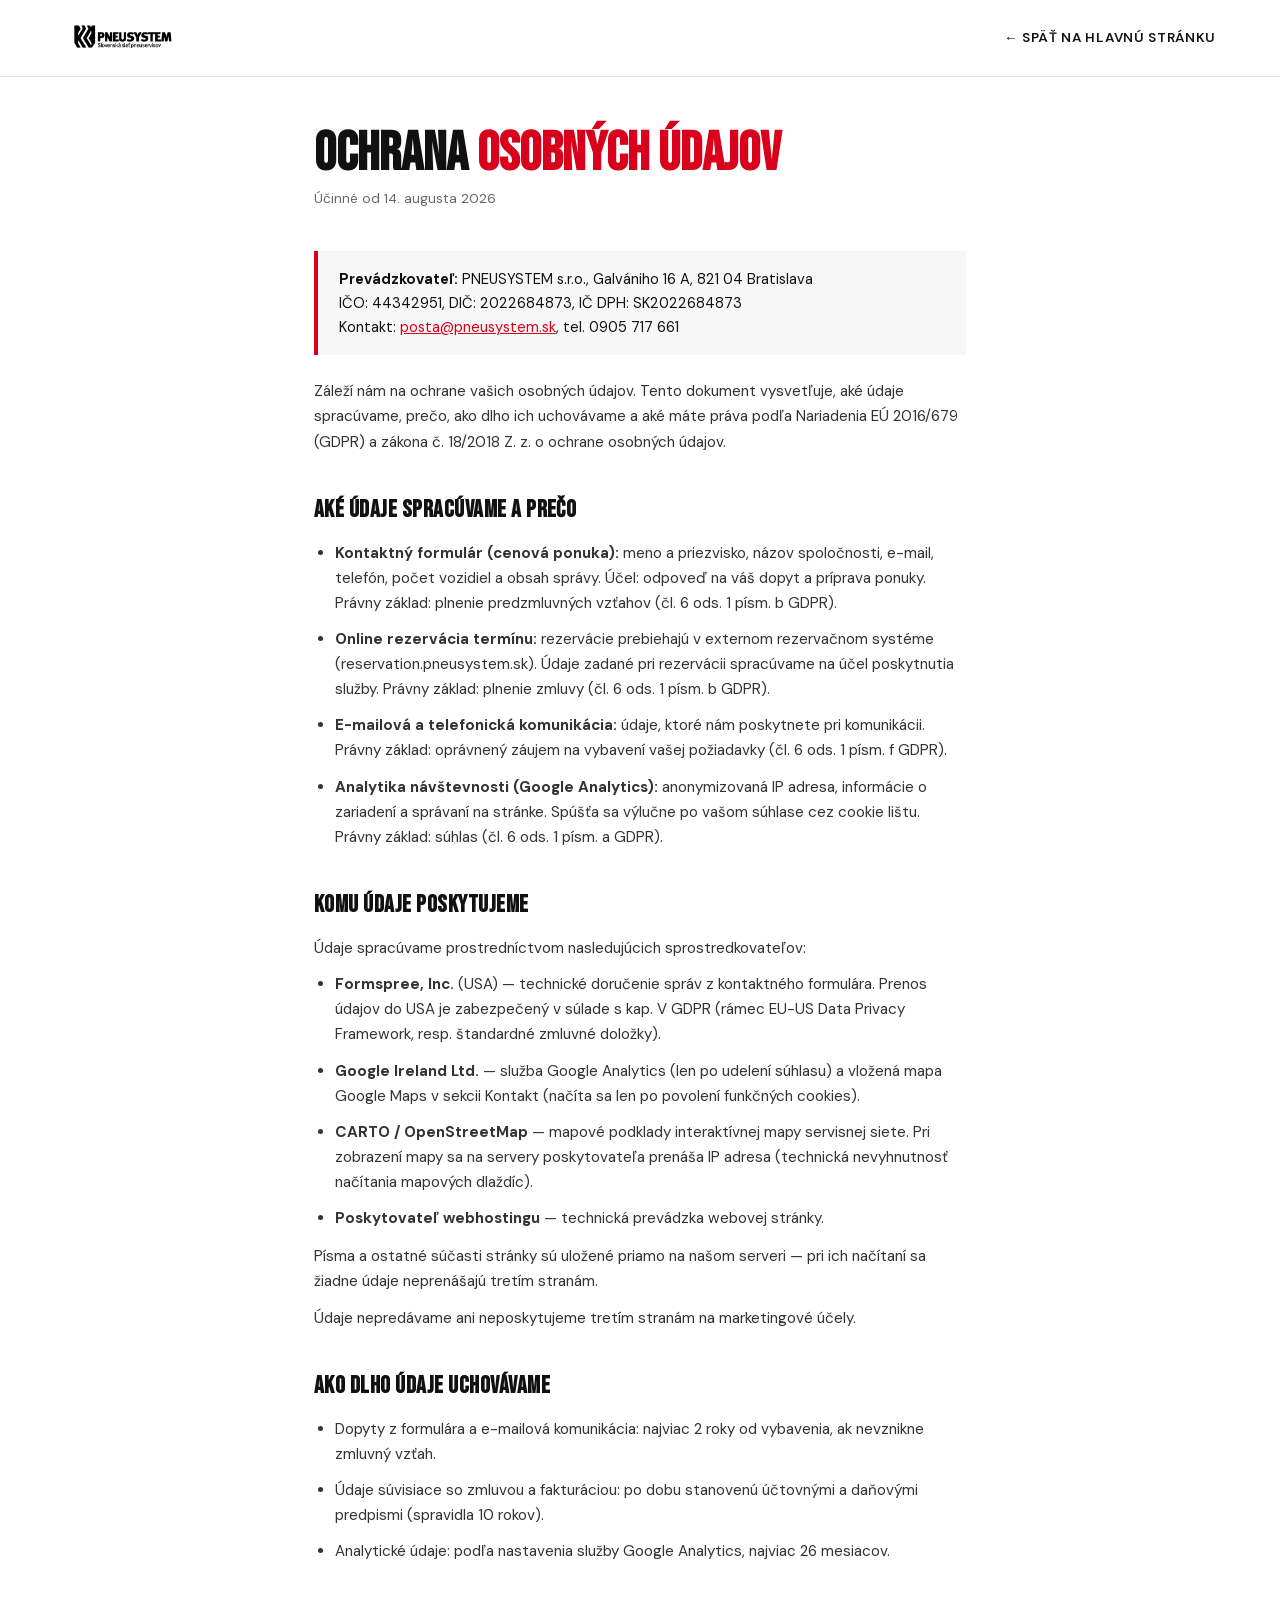
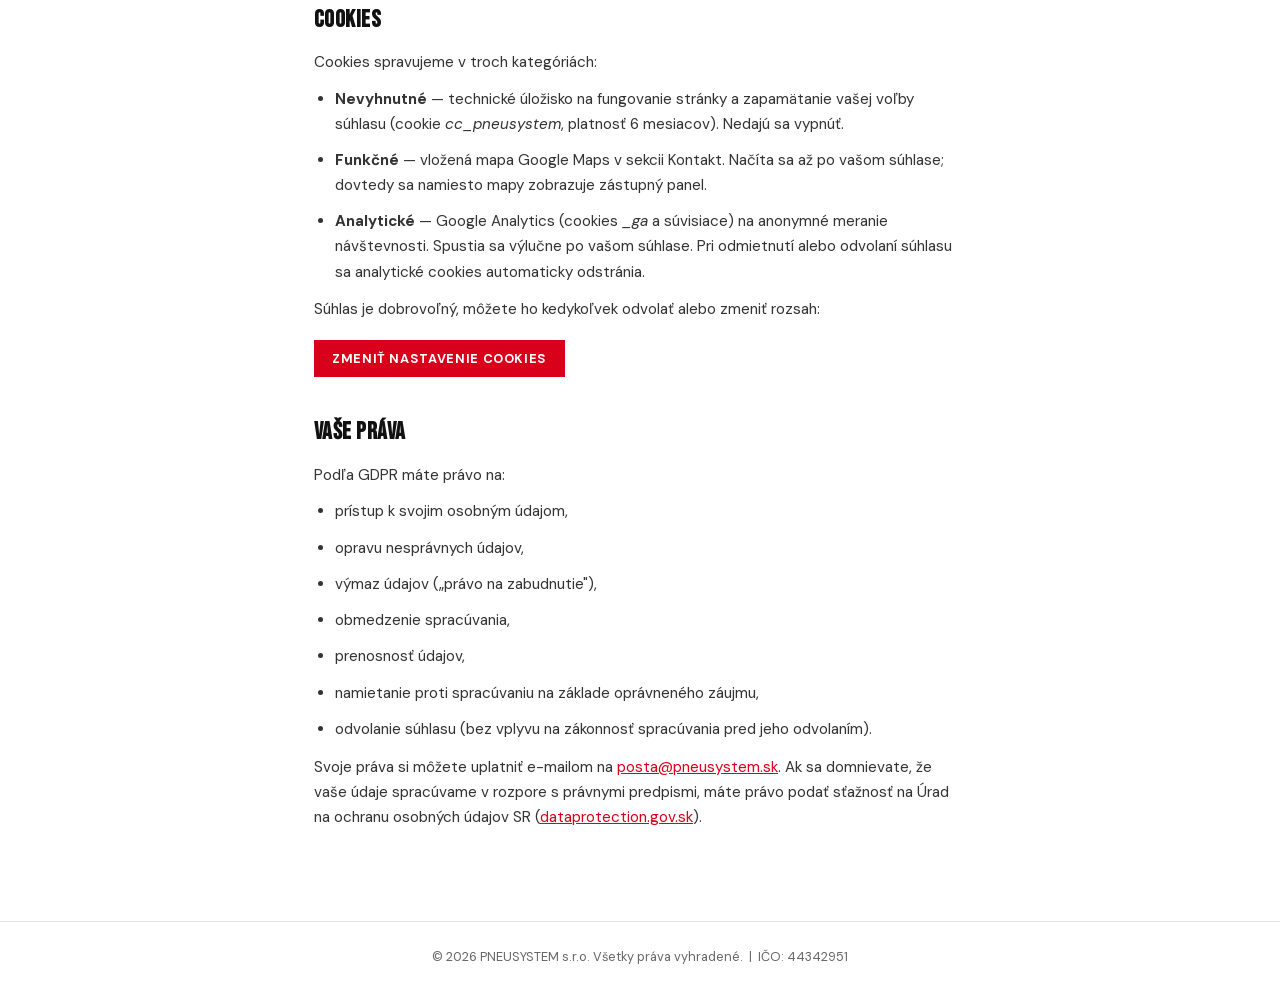
==== ochrana-osobnych-udajov.html @ 1321888d "Deploy-ready: SEO, mobil, ikony, GDPR (CookieConsent v3), vykon SEO: - canonical, Open Graph + Twitt" ====
<!DOCTYPE html>
<html lang="sk" dir="ltr">
<head>
  <meta charset="UTF-8">
  <meta name="viewport" content="width=device-width, initial-scale=1.0">
  <meta name="theme-color" content="#FFFFFF">
  <meta name="robots" content="noindex, follow">
  <meta name="description" content="Informácie o spracúvaní osobných údajov spoločnosťou PNEUSYSTEM s.r.o.">
  <title>Ochrana osobných údajov — Pneusystem.sk</title>
  <link rel="canonical" href="https://pneusystem.sk/ochrana-osobnych-udajov.html">
  <link rel="icon" href="favicon.ico" sizes="48x48">
  <link rel="icon" type="image/png" sizes="32x32" href="images/favicon-32.png">
  <link rel="apple-touch-icon" sizes="180x180" href="images/apple-touch-icon.png">
  <link href="fonts/fonts.css" rel="stylesheet">
  <style>
    :root {
      --red: #D9001B;
      --red-dark: #A50014;
      --bg: #FFFFFF;
      --text: #111111;
      --grey: #666666;
      --line: #E5E5E5;
    }
    *, *::before, *::after { box-sizing: border-box; margin: 0; padding: 0; }
    body {
      font-family: 'DM Sans', sans-serif;
      background: var(--bg);
      color: var(--text);
      line-height: 1.65;
    }
    header {
      border-bottom: 1px solid var(--line);
      padding: 1.1rem 5%;
      display: flex;
      align-items: center;
      justify-content: space-between;
    }
    header img { height: 32px; filter: brightness(0); }
    header a.back {
      color: var(--text);
      text-decoration: none;
      font-size: 0.85rem;
      font-weight: 600;
      letter-spacing: 0.05em;
      text-transform: uppercase;
    }
    header a.back:hover { color: var(--red); }
    main { max-width: 780px; margin: 0 auto; padding: 3rem 5% 5rem; }
    h1 {
      font-family: 'Bebas Neue', sans-serif;
      font-size: clamp(2.2rem, 6vw, 3.4rem);
      line-height: 1.05;
      margin-bottom: 0.4rem;
    }
    h1 em { color: var(--red); font-style: normal; }
    .updated { color: var(--grey); font-size: 0.85rem; margin-bottom: 2.5rem; }
    h2 {
      font-family: 'Bebas Neue', sans-serif;
      font-size: 1.5rem;
      letter-spacing: 0.02em;
      margin: 2.2rem 0 0.7rem;
    }
    p, li { font-size: 0.95rem; color: #333; margin-bottom: 0.7rem; }
    ul { padding-left: 1.3rem; margin-bottom: 0.8rem; }
    a { color: var(--red); }
    .box {
      background: #F7F7F7;
      border-left: 4px solid var(--red);
      padding: 1rem 1.3rem;
      margin: 1rem 0 1.5rem;
      font-size: 0.92rem;
    }
    .cookie-reset {
      display: inline-block;
      margin-top: 0.4rem;
      background: var(--red); color: #fff;
      border: none; cursor: pointer;
      font-family: 'DM Sans', sans-serif;
      font-size: 0.8rem; font-weight: 700;
      letter-spacing: 0.05em; text-transform: uppercase;
      padding: 10px 18px;
    }
    .cookie-reset:hover { background: var(--red-dark); }
    footer {
      border-top: 1px solid var(--line);
      padding: 1.5rem 5%;
      text-align: center;
      color: var(--grey);
      font-size: 0.8rem;
    }
  </style>
</head>
<body>
  <header>
    <a href="index.html"><img src="images/logo.png" alt="Pneusystem"></a>
    <a class="back" href="index.html">← Späť na hlavnú stránku</a>
  </header>

  <main>
    <h1>Ochrana <em>osobných údajov</em></h1>
    <p class="updated">Účinné od 14. augusta 2026</p>

    <div class="box">
      <strong>Prevádzkovateľ:</strong> PNEUSYSTEM s.r.o., Galvániho 16 A, 821 04 Bratislava<br>
      IČO: 44342951, DIČ: 2022684873, IČ DPH: SK2022684873<br>
      Kontakt: <a href="mailto:posta@pneusystem.sk">posta@pneusystem.sk</a>, tel. 0905 717 661
    </div>

    <p>Záleží nám na ochrane vašich osobných údajov. Tento dokument vysvetľuje, aké údaje spracúvame,
    prečo, ako dlho ich uchovávame a aké máte práva podľa Nariadenia EÚ 2016/679 (GDPR)
    a zákona č. 18/2018 Z. z. o ochrane osobných údajov.</p>

    <h2>Aké údaje spracúvame a prečo</h2>
    <ul>
      <li><strong>Kontaktný formulár (cenová ponuka):</strong> meno a priezvisko, názov spoločnosti,
      e-mail, telefón, počet vozidiel a obsah správy. Účel: odpoveď na váš dopyt a príprava ponuky.
      Právny základ: plnenie predzmluvných vzťahov (čl. 6 ods. 1 písm. b GDPR).</li>
      <li><strong>Online rezervácia termínu:</strong> rezervácie prebiehajú v externom rezervačnom systéme
      (reservation.pneusystem.sk). Údaje zadané pri rezervácii spracúvame na účel poskytnutia služby.
      Právny základ: plnenie zmluvy (čl. 6 ods. 1 písm. b GDPR).</li>
      <li><strong>E-mailová a telefonická komunikácia:</strong> údaje, ktoré nám poskytnete pri komunikácii.
      Právny základ: oprávnený záujem na vybavení vašej požiadavky (čl. 6 ods. 1 písm. f GDPR).</li>
      <li><strong>Analytika návštevnosti (Google Analytics):</strong> anonymizovaná IP adresa, informácie
      o zariadení a správaní na stránke. Spúšťa sa výlučne po vašom súhlase cez cookie lištu.
      Právny základ: súhlas (čl. 6 ods. 1 písm. a GDPR).</li>
    </ul>

    <h2>Komu údaje poskytujeme</h2>
    <p>Údaje spracúvame prostredníctvom nasledujúcich sprostredkovateľov:</p>
    <ul>
      <li><strong>Formspree, Inc.</strong> (USA) — technické doručenie správ z kontaktného formulára.
      Prenos údajov do USA je zabezpečený v súlade s kap. V GDPR (rámec EU-US Data Privacy Framework,
      resp. štandardné zmluvné doložky).</li>
      <li><strong>Google Ireland Ltd.</strong> — služba Google Analytics (len po udelení súhlasu)
      a vložená mapa Google Maps v sekcii Kontakt (načíta sa len po povolení funkčných cookies).</li>
      <li><strong>CARTO / OpenStreetMap</strong> — mapové podklady interaktívnej mapy servisnej siete.
      Pri zobrazení mapy sa na servery poskytovateľa prenáša IP adresa (technická nevyhnutnosť
      načítania mapových dlaždíc).</li>
      <li><strong>Poskytovateľ webhostingu</strong> — technická prevádzka webovej stránky.</li>
    </ul>
    <p>Písma a ostatné súčasti stránky sú uložené priamo na našom serveri — pri ich načítaní
    sa žiadne údaje neprenášajú tretím stranám.</p>
    <p>Údaje nepredávame ani neposkytujeme tretím stranám na marketingové účely.</p>

    <h2>Ako dlho údaje uchovávame</h2>
    <ul>
      <li>Dopyty z formulára a e-mailová komunikácia: najviac 2 roky od vybavenia, ak nevznikne zmluvný vzťah.</li>
      <li>Údaje súvisiace so zmluvou a fakturáciou: po dobu stanovenú účtovnými a daňovými predpismi (spravidla 10 rokov).</li>
      <li>Analytické údaje: podľa nastavenia služby Google Analytics, najviac 26 mesiacov.</li>
    </ul>

    <h2>Cookies</h2>
    <p>Cookies spravujeme v troch kategóriách:</p>
    <ul>
      <li><strong>Nevyhnutné</strong> — technické úložisko na fungovanie stránky a zapamätanie vašej
      voľby súhlasu (cookie <em>cc_pneusystem</em>, platnosť 6 mesiacov). Nedajú sa vypnúť.</li>
      <li><strong>Funkčné</strong> — vložená mapa Google Maps v sekcii Kontakt. Načíta sa až po vašom
      súhlase; dovtedy sa namiesto mapy zobrazuje zástupný panel.</li>
      <li><strong>Analytické</strong> — Google Analytics (cookies <em>_ga</em> a súvisiace) na anonymné
      meranie návštevnosti. Spustia sa výlučne po vašom súhlase. Pri odmietnutí alebo odvolaní súhlasu
      sa analytické cookies automaticky odstránia.</li>
    </ul>
    <p>Súhlas je dobrovoľný, môžete ho kedykoľvek odvolať alebo zmeniť rozsah:</p>
    <button class="cookie-reset" onclick="if(window.CookieConsent)CookieConsent.showPreferences()">Zmeniť nastavenie cookies</button>

    <h2>Vaše práva</h2>
    <p>Podľa GDPR máte právo na:</p>
    <ul>
      <li>prístup k svojim osobným údajom,</li>
      <li>opravu nesprávnych údajov,</li>
      <li>výmaz údajov („právo na zabudnutie"),</li>
      <li>obmedzenie spracúvania,</li>
      <li>prenosnosť údajov,</li>
      <li>namietanie proti spracúvaniu na základe oprávneného záujmu,</li>
      <li>odvolanie súhlasu (bez vplyvu na zákonnosť spracúvania pred jeho odvolaním).</li>
    </ul>
    <p>Svoje práva si môžete uplatniť e-mailom na <a href="mailto:posta@pneusystem.sk">posta@pneusystem.sk</a>.
    Ak sa domnievate, že vaše údaje spracúvame v rozpore s právnymi predpismi, máte právo podať sťažnosť
    na Úrad na ochranu osobných údajov SR (<a href="https://dataprotection.gov.sk" target="_blank" rel="noopener">dataprotection.gov.sk</a>).</p>
  </main>

  <footer>
    © 2026 PNEUSYSTEM s.r.o. Všetky práva vyhradené. &nbsp;|&nbsp; IČO: 44342951
  </footer>

  <script>
    window.dataLayer = window.dataLayer || [];
    function gtag(){ dataLayer.push(arguments); }
    window.gtag = gtag;
    gtag('consent', 'default', {
      ad_storage: 'denied',
      ad_user_data: 'denied',
      ad_personalization: 'denied',
      analytics_storage: 'denied'
    });
  </script>
  <link rel="stylesheet" href="vendor/cookieconsent/cookieconsent.css">
  <script src="vendor/cookieconsent/cookieconsent.umd.js"></script>
  <script src="cookieconsent-init.js"></script>
</body>
</html>
---- fonts/fonts.css ----
/* latin-ext */
@font-face {
  font-family: 'Bebas Neue';
  font-style: normal;
  font-weight: 400;
  font-display: swap;
  src: url(JTUSjIg69CK48gW7PXoo9WdhyyTh89ZNpQ.woff2) format('woff2');
  unicode-range: U+0100-02BA, U+02BD-02C5, U+02C7-02CC, U+02CE-02D7, U+02DD-02FF, U+0304, U+0308, U+0329, U+1D00-1DBF, U+1E00-1E9F, U+1EF2-1EFF, U+2020, U+20A0-20AB, U+20AD-20C0, U+2113, U+2C60-2C7F, U+A720-A7FF;
}
/* latin */
@font-face {
  font-family: 'Bebas Neue';
  font-style: normal;
  font-weight: 400;
  font-display: swap;
  src: url(JTUSjIg69CK48gW7PXoo9WlhyyTh89Y.woff2) format('woff2');
  unicode-range: U+0000-00FF, U+0131, U+0152-0153, U+02BB-02BC, U+02C6, U+02DA, U+02DC, U+0304, U+0308, U+0329, U+2000-206F, U+20AC, U+2122, U+2191, U+2193, U+2212, U+2215, U+FEFF, U+FFFD;
}
/* latin-ext */
@font-face {
  font-family: 'DM Sans';
  font-style: italic;
  font-weight: 300 700;
  font-display: swap;
  src: url(rP2Fp2ywxg089UriCZa4ET-DJF4e8BH9.woff2) format('woff2');
  unicode-range: U+0100-02BA, U+02BD-02C5, U+02C7-02CC, U+02CE-02D7, U+02DD-02FF, U+0304, U+0308, U+0329, U+1D00-1DBF, U+1E00-1E9F, U+1EF2-1EFF, U+2020, U+20A0-20AB, U+20AD-20C0, U+2113, U+2C60-2C7F, U+A720-A7FF;
}
/* latin */
@font-face {
  font-family: 'DM Sans';
  font-style: italic;
  font-weight: 300 700;
  font-display: swap;
  src: url(rP2Fp2ywxg089UriCZa4Hz-DJF4e8A.woff2) format('woff2');
  unicode-range: U+0000-00FF, U+0131, U+0152-0153, U+02BB-02BC, U+02C6, U+02DA, U+02DC, U+0304, U+0308, U+0329, U+2000-206F, U+20AC, U+2122, U+2191, U+2193, U+2212, U+2215, U+FEFF, U+FFFD;
}
/* latin-ext */
@font-face {
  font-family: 'DM Sans';
  font-style: normal;
  font-weight: 300 700;
  font-display: swap;
  src: url(rP2Hp2ywxg089UriCZ2IHTWEBlwu8Q.woff2) format('woff2');
  unicode-range: U+0100-02BA, U+02BD-02C5, U+02C7-02CC, U+02CE-02D7, U+02DD-02FF, U+0304, U+0308, U+0329, U+1D00-1DBF, U+1E00-1E9F, U+1EF2-1EFF, U+2020, U+20A0-20AB, U+20AD-20C0, U+2113, U+2C60-2C7F, U+A720-A7FF;
}
/* latin */
@font-face {
  font-family: 'DM Sans';
  font-style: normal;
  font-weight: 300 700;
  font-display: swap;
  src: url(rP2Hp2ywxg089UriCZOIHTWEBlw.woff2) format('woff2');
  unicode-range: U+0000-00FF, U+0131, U+0152-0153, U+02BB-02BC, U+02C6, U+02DA, U+02DC, U+0304, U+0308, U+0329, U+2000-206F, U+20AC, U+2122, U+2191, U+2193, U+2212, U+2215, U+FEFF, U+FFFD;
}
---- vendor/cookieconsent/cookieconsent.css ----
#cc-main{background:transparent;color:var(--cc-primary-color);font-family:var(--cc-font-family);font-size:16px;font-weight:400;-webkit-font-smoothing:antialiased;-moz-osx-font-smoothing:grayscale;line-height:1.15;position:relative;text-rendering:optimizeLegibility;-webkit-text-size-adjust:100%;position:fixed;z-index:var(--cc-z-index)}#cc-main :after,#cc-main :before,#cc-main a,#cc-main button,#cc-main div,#cc-main h2,#cc-main input,#cc-main p,#cc-main span{all:unset;box-sizing:border-box}#cc-main .pm__badge,#cc-main button{all:initial;box-sizing:border-box;color:unset;visibility:unset}#cc-main .pm__badge,#cc-main a,#cc-main button,#cc-main input{-webkit-appearance:none;appearance:none;cursor:pointer;font-family:inherit;font-size:100%;line-height:normal;margin:0;outline:revert;outline-offset:2px;overflow:hidden}#cc-main table,#cc-main tbody,#cc-main td,#cc-main th,#cc-main thead,#cc-main tr{all:revert;color:inherit;font-family:inherit;font-size:inherit;font-weight:inherit}:root{--cc-font-family:-apple-system,BlinkMacSystemFont,"Segoe UI",Roboto,Helvetica,Arial,sans-serif,"Apple Color Emoji","Segoe UI Emoji","Segoe UI Symbol";--cc-modal-border-radius:.5rem;--cc-btn-border-radius:.4rem;--cc-modal-transition-duration:.25s;--cc-link-color:var(--cc-btn-primary-bg);--cc-modal-margin:1rem;--cc-z-index:2147483647;--cc-bg:#fff;--cc-primary-color:#2c2f31;--cc-secondary-color:#5e6266;--cc-btn-primary-bg:#30363c;--cc-btn-primary-color:#fff;--cc-btn-primary-border-color:var(--cc-btn-primary-bg);--cc-btn-primary-hover-bg:#000;--cc-btn-primary-hover-color:#fff;--cc-btn-primary-hover-border-color:var(--cc-btn-primary-hover-bg);--cc-btn-secondary-bg:#eaeff2;--cc-btn-secondary-color:var(--cc-primary-color);--cc-btn-secondary-border-color:var(--cc-btn-secondary-bg);--cc-btn-secondary-hover-bg:#d4dae0;--cc-btn-secondary-hover-color:#000;--cc-btn-secondary-hover-border-color:#d4dae0;--cc-separator-border-color:#f0f4f7;--cc-toggle-on-bg:var(--cc-btn-primary-bg);--cc-toggle-off-bg:#667481;--cc-toggle-on-knob-bg:#fff;--cc-toggle-off-knob-bg:var(--cc-toggle-on-knob-bg);--cc-toggle-enabled-icon-color:var(--cc-bg);--cc-toggle-disabled-icon-color:var(--cc-bg);--cc-toggle-readonly-bg:#d5dee2;--cc-toggle-readonly-knob-bg:#fff;--cc-toggle-readonly-knob-icon-color:var(--cc-toggle-readonly-bg);--cc-section-category-border:var(--cc-cookie-category-block-bg);--cc-cookie-category-block-bg:#f0f4f7;--cc-cookie-category-block-border:#f0f4f7;--cc-cookie-category-block-hover-bg:#e9eff4;--cc-cookie-category-block-hover-border:#e9eff4;--cc-cookie-category-expanded-block-bg:transparent;--cc-cookie-category-expanded-block-hover-bg:#dee4e9;--cc-overlay-bg:rgba(0,0,0,.65);--cc-webkit-scrollbar-bg:var(--cc-section-category-border);--cc-webkit-scrollbar-hover-bg:var(--cc-btn-primary-hover-bg);--cc-footer-bg:var(--cc-btn-secondary-bg);--cc-footer-color:var(--cc-secondary-color);--cc-footer-border-color:#e4eaed;--cc-pm-toggle-border-radius:4em}#cc-main.cc--rtl{direction:rtl}#cc-main .cm__title,#cc-main a,#cc-main b,#cc-main em,#cc-main strong{font-weight:600}#cc-main button>span{pointer-events:none}#cc-main .cc__link,#cc-main a{background-image:linear-gradient(currentColor,currentColor);background-position:0 100%;background-repeat:no-repeat;background-size:0 1px;font-weight:600;position:relative;transition:background-size .25s,color .25s ease}#cc-main .cc__link:hover,#cc-main a:hover{background-size:100% 1px;color:var(--cc-primary-color)}#cc-main .cc__link{color:var(--cc-link-color)}#cc-main .cm__desc,#cc-main .pm__body{overscroll-behavior:auto contain;scrollbar-width:thin}@media screen and (min-width:640px){#cc-main ::-webkit-scrollbar,#cc-main ::-webkit-scrollbar-thumb,#cc-main ::-webkit-scrollbar-track{all:revert}#cc-main ::-webkit-scrollbar-thumb{-webkit-background-clip:padding-box;background-clip:padding-box;background:var(--cc-toggle-readonly-bg);border:.25rem solid var(--cc-bg);border-radius:1rem}#cc-main ::-webkit-scrollbar-thumb:hover{background:var(--cc-toggle-off-bg)}#cc-main ::-webkit-scrollbar{background:transparent;width:12px}}html.disable--interaction.show--consent,html.disable--interaction.show--consent body{height:auto!important;overflow:hidden!important}@media (prefers-reduced-motion){#cc-main{--cc-modal-transition-duration:0s}}.cc--darkmode{--cc-bg:#161a1c;--cc-primary-color:#ebf3f6;--cc-secondary-color:#aebbc5;--cc-btn-primary-bg:#c2d0e0;--cc-btn-primary-color:var(--cc-bg);--cc-btn-primary-border-color:var(--cc-btn-primary-bg);--cc-btn-primary-hover-bg:#98a7b6;--cc-btn-primary-hover-color:#000;--cc-btn-primary-hover-border-color:var(--cc-btn-primary-hover-bg);--cc-btn-secondary-bg:#242c31;--cc-btn-secondary-color:var(--cc-primary-color);--cc-btn-secondary-border-color:var(--cc-btn-secondary-bg);--cc-btn-secondary-hover-bg:#353d43;--cc-btn-secondary-hover-color:#fff;--cc-btn-secondary-hover-border-color:var(--cc-btn-secondary-hover-bg);--cc-separator-border-color:#222a30;--cc-toggle-on-bg:var(--cc-btn-primary-bg);--cc-toggle-off-bg:#525f6b;--cc-toggle-on-knob-bg:var(--cc-btn-primary-color);--cc-toggle-off-knob-bg:var(--cc-btn-primary-color);--cc-toggle-enabled-icon-color:var(--cc-btn-primary-color);--cc-toggle-disabled-icon-color:var(--cc-btn-primary-color);--cc-toggle-readonly-bg:#343e45;--cc-toggle-readonly-knob-bg:#5f6b72;--cc-toggle-readonly-knob-icon-color:var(--cc-toggle-readonly-bg);--cc-section-category-border:#1e2428;--cc-cookie-category-block-bg:#1e2428;--cc-cookie-category-block-border:var(--cc-section-category-border);--cc-cookie-category-block-hover-bg:#242c31;--cc-cookie-category-block-hover-border:#232a2f;--cc-cookie-category-expanded-block-bg:transparent;--cc-cookie-category-expanded-block-hover-bg:var(--cc-toggle-readonly-bg);--cc-overlay-bg:rgba(0,0,0,.65);--cc-webkit-scrollbar-bg:var(--cc-section-category-border);--cc-webkit-scrollbar-hover-bg:var(--cc-btn-primary-hover-bg);--cc-footer-bg:#0c0e0f;--cc-footer-color:var(--cc-secondary-color);--cc-footer-border-color:#060809}.cc--darkmode #cc-main{color-scheme:dark}#cc-main .cm{background:var(--cc-bg);border-radius:var(--cc-modal-border-radius);box-shadow:0 .625em 1.875em rgba(0,0,2,.3);display:flex;flex-direction:column;max-width:24rem;opacity:0;overflow:hidden;position:fixed;transform:translateY(1.6em);visibility:hidden;z-index:1}#cc-main .cm--top{top:var(--cc-modal-margin)}#cc-main .cm--middle{top:50%;transform:translateY(calc(-50% + 1.6em))}#cc-main .cm--bottom{bottom:var(--cc-modal-margin)}#cc-main .cm--center{left:var(--cc-modal-margin);margin:0 auto;right:var(--cc-modal-margin);width:unset}#cc-main .cm--left{left:var(--cc-modal-margin);margin-right:var(--cc-modal-margin)}#cc-main .cm--right{margin-left:var(--cc-modal-margin);right:var(--cc-modal-margin)}#cc-main .cm__body{display:flex;flex-direction:column;justify-content:space-between;position:relative}#cc-main .cm__btns,#cc-main .cm__links{padding:1rem 1.3rem;width:unset}#cc-main .cm__texts{display:flex;flex:1;flex-direction:column;justify-content:center;padding:1rem 0 0}#cc-main .cm__desc,#cc-main .cm__title{padding:0 1.3rem}#cc-main .cm__title{font-size:1.05em}#cc-main .cm__title+.cm__desc{margin-top:1.1em}#cc-main .cm__desc{color:var(--cc-secondary-color);font-size:.9em;line-height:1.5;max-height:40vh;overflow-x:visible;overflow-y:auto;padding-bottom:1em}#cc-main .cm__btns{border-top:1px solid var(--cc-separator-border-color);display:flex;flex-direction:column;justify-content:center}#cc-main .cm__btn-group{display:grid;grid-auto-columns:minmax(0,1fr)}#cc-main .cm__btn+.cm__btn,#cc-main .cm__btn-group+.cm__btn-group{margin-top:.375rem}#cc-main .cm--flip .cm__btn+.cm__btn,#cc-main .cm--flip .cm__btn-group+.cm__btn-group{margin-bottom:.375rem;margin-top:0}#cc-main .cm--inline .cm__btn+.cm__btn{margin-left:.375rem;margin-top:0}#cc-main .cm--inline.cm--flip .cm__btn+.cm__btn{margin-bottom:0;margin-left:0;margin-right:.375rem}#cc-main .cm--inline.cm--flip .cm__btn-group+.cm__btn-group{margin-bottom:.375rem;margin-right:0}#cc-main .cm--wide .cm__btn+.cm__btn,#cc-main .cm--wide .cm__btn-group+.cm__btn-group{margin-left:.375rem;margin-top:0}#cc-main .cm--wide.cm--flip .cm__btn+.cm__btn,#cc-main .cm--wide.cm--flip .cm__btn-group+.cm__btn-group{margin-bottom:0;margin-right:.375rem}#cc-main .cm--bar:not(.cm--inline) .cm__btn-group--uneven,#cc-main .cm--wide .cm__btn-group--uneven{display:flex;flex:1;justify-content:space-between}#cc-main .cm--bar:not(.cm--inline).cm--flip .cm__btn-group--uneven,#cc-main .cm--wide.cm--flip .cm__btn-group--uneven{flex-direction:row-reverse}#cc-main .cm__btn{background:var(--cc-btn-primary-bg);border:1px solid var(--cc-btn-primary-border-color);border-radius:var(--cc-btn-border-radius);color:var(--cc-btn-primary-color);font-size:.82em;font-weight:600;min-height:42px;padding:.5em 1em;text-align:center}#cc-main .cm__btn:hover{background:var(--cc-btn-primary-hover-bg);border-color:var(--cc-btn-primary-hover-border-color);color:var(--cc-btn-primary-hover-color)}#cc-main .cm__btn--secondary{background:var(--cc-btn-secondary-bg);border-color:var(--cc-btn-secondary-border-color);color:var(--cc-btn-secondary-color)}#cc-main .cm__btn--secondary:hover{background:var(--cc-btn-secondary-hover-bg);border-color:var(--cc-btn-secondary-hover-border-color);color:var(--cc-btn-secondary-hover-color)}#cc-main .cm__btn--close{border-radius:0;border-bottom-left-radius:var(--cc-btn-border-radius);border-right:none;border-top:none;display:none;font-size:1em;height:42px;min-width:auto!important;overflow:hidden;padding:0!important;position:absolute;right:0;top:0;width:42px}#cc-main .cm__btn--close svg{stroke:var(--cc-btn-primary-color);transform:scale(.5);transition:stroke .15s ease}#cc-main .cm__btn--close:hover svg{stroke:var(--cc-btn-primary-hover-color)}#cc-main .cm__btn--close.cm__btn--secondary svg{stroke:var(--cc-btn-secondary-color)}#cc-main .cm__btn--close.cm__btn--secondary:hover svg{stroke:var(--cc-btn-secondary-hover-color)}#cc-main .cm__btn--close+.cm__texts .cm__title{padding-right:3rem}#cc-main .cm--inline .cm__btn-group{grid-auto-flow:column}#cc-main .cm__footer{background:var(--cc-footer-bg);border-top:1px solid var(--cc-footer-border-color);color:var(--cc-footer-color);padding:.4em 0 .5em}#cc-main .cm__links{display:flex;flex-direction:row;padding-bottom:0;padding-top:0}#cc-main .cm__link-group{display:flex;flex-direction:row;font-size:.8em;width:100%}#cc-main .cm__link-group>*+*{margin-left:1.3rem}#cc-main .cm--flip .cm__btn:last-child{grid-row:1}#cc-main .cm--inline.cm--flip .cm__btn:last-child{grid-column:1}#cc-main .cm--box .cm__btn--close{display:block}#cc-main .cm--box.cm--flip .cm__btns{flex-direction:column-reverse}#cc-main .cm--box.cm--wide{max-width:36em}#cc-main .cm--box.cm--wide .cm__btns{flex-direction:row;justify-content:space-between}#cc-main .cm--box.cm--wide .cm__btn-group{grid-auto-flow:column}#cc-main .cm--box.cm--wide .cm__btn{min-width:120px;padding-left:1.8em;padding-right:1.8em}#cc-main .cm--box.cm--wide.cm--flip .cm__btns{flex-direction:row-reverse}#cc-main .cm--box.cm--wide.cm--flip .cm__btn:last-child{grid-column:1}#cc-main .cm--cloud{max-width:54em;width:unset}#cc-main .cm--cloud .cm__body{flex-direction:row}#cc-main .cm--cloud .cm__texts{flex:1}#cc-main .cm--cloud .cm__desc{max-height:9.4em}#cc-main .cm--cloud .cm__btns{border-left:1px solid var(--cc-separator-border-color);border-top:none;max-width:23em}#cc-main .cm--cloud .cm__btn-group{flex-direction:column}#cc-main .cm--cloud .cm__btn{min-width:19em}#cc-main .cm--cloud.cm--flip .cm__btn-group,#cc-main .cm--cloud.cm--flip .cm__btns{flex-direction:column-reverse}#cc-main .cm--cloud.cm--inline .cm__btn-group{flex-direction:row}#cc-main .cm--cloud.cm--inline .cm__btn{min-width:10em}#cc-main .cm--cloud.cm--inline.cm--flip .cm__btn-group{flex-direction:row-reverse}#cc-main .cm--bar{border-radius:0;left:0;margin:0;max-width:unset;opacity:1;right:0;transform:translateY(0);width:100vw;--cc-modal-transition-duration:.35s}#cc-main .cm--bar.cm--top{top:0;transform:translateY(-100%)}#cc-main .cm--bar.cm--bottom{bottom:0;transform:translateY(100%)}#cc-main .cm--bar .cm__body,#cc-main .cm--bar .cm__links{margin:0 auto;max-width:55em;width:100%}#cc-main .cm--bar .cm__body{padding:.5em 0 .9em}#cc-main .cm--bar .cm__btns{border-top:none;flex-direction:row;justify-content:space-between}#cc-main .cm--bar .cm__btn-group{grid-auto-flow:column}#cc-main .cm--bar:not(.cm--inline) .cm__btn+.cm__btn,#cc-main .cm--bar:not(.cm--inline) .cm__btn-group+.cm__btn-group{margin-left:.375rem;margin-top:0}#cc-main .cm--bar .cm__btn{min-width:120px;padding-left:2em;padding-right:2em}#cc-main .cm--bar.cm--flip:not(.cm--inline) .cm__btn+.cm__btn,#cc-main .cm--bar.cm--flip:not(.cm--inline) .cm__btn-group+.cm__btn-group{margin-bottom:0;margin-left:0;margin-right:.375rem}#cc-main .cm--bar.cm--flip .cm__btns{flex-direction:row-reverse}#cc-main .cm--bar.cm--flip .cm__btn:last-child{grid-column:1}#cc-main .cm--bar.cm--inline .cm__body,#cc-main .cm--bar.cm--inline .cm__links{max-width:74em}#cc-main .cm--bar.cm--inline .cm__body{flex-direction:row;padding:0}#cc-main .cm--bar.cm--inline .cm__btns{flex-direction:column;justify-content:center;max-width:23em}#cc-main .cm--bar.cm--inline.cm--flip .cm__btns{flex-direction:column-reverse}#cc-main .cc--anim .cm,#cc-main .cc--anim.cm-wrapper:before{transition:opacity var(--cc-modal-transition-duration) ease,visibility var(--cc-modal-transition-duration) ease,transform var(--cc-modal-transition-duration) ease}#cc-main .cc--anim .cm__btn,#cc-main .cc--anim .cm__close{transition:background-color .15s ease,border-color .15s ease,color .15s ease}.disable--interaction #cc-main .cm-wrapper:before{background:var(--cc-overlay-bg);bottom:0;content:"";left:0;opacity:0;position:fixed;right:0;top:0;visibility:hidden;z-index:0}.show--consent #cc-main .cc--anim .cm{opacity:1;transform:translateY(0);visibility:visible!important}.show--consent #cc-main .cc--anim .cm--middle{transform:translateY(-50%)}.show--consent #cc-main .cc--anim .cm--bar{transform:translateY(0)}.show--consent #cc-main .cc--anim.cm-wrapper:before{opacity:1;visibility:visible}#cc-main.cc--rtl .cm__btn--close{border-bottom-left-radius:unset;border-bottom-right-radius:var(--cc-btn-border-radius);left:0;right:unset}#cc-main.cc--rtl .cm__btn--close+.cm__texts .cm__title{padding-left:3rem!important;padding-right:1.3rem}#cc-main.cc--rtl .cm--inline .cm__btn+.cm__btn{margin-left:0;margin-right:.375rem}#cc-main.cc--rtl .cm--inline.cm--flip .cm__btn+.cm__btn{margin-left:.375rem;margin-right:0}#cc-main.cc--rtl .cm:not(.cm--inline).cm--bar .cm__btn+.cm__btn,#cc-main.cc--rtl .cm:not(.cm--inline).cm--bar .cm__btn-group+.cm__btn-group,#cc-main.cc--rtl .cm:not(.cm--inline).cm--wide .cm__btn+.cm__btn,#cc-main.cc--rtl .cm:not(.cm--inline).cm--wide .cm__btn-group+.cm__btn-group{margin-left:0;margin-right:.375rem}#cc-main.cc--rtl .cm:not(.cm--inline).cm--bar.cm--flip .cm__btn+.cm__btn,#cc-main.cc--rtl .cm:not(.cm--inline).cm--wide.cm--flip .cm__btn+.cm__btn{margin-left:.375rem;margin-right:0}#cc-main.cc--rtl .cm__link-group>*+*{margin-left:0;margin-right:1.3rem}@media screen and (max-width:640px){#cc-main{--cc-modal-margin:.5em}#cc-main .cm{max-width:none!important;width:auto!important}#cc-main .cm__body{flex-direction:column!important;padding:0!important}#cc-main .cm__btns,#cc-main .cm__desc,#cc-main .cm__links,#cc-main .cm__title{padding-left:1.1rem!important;padding-right:1.1rem!important}#cc-main .cm__btns{border-left:none!important;border-top:1px solid var(--cc-separator-border-color)!important;flex-direction:column!important;max-width:none!important;min-width:auto!important}#cc-main .cm__btn+.cm__btn,#cc-main .cm__btn-group+.cm__btn-group{margin:.375rem 0 0!important}#cc-main .cm--flip .cm__btn+.cm__btn,#cc-main .cm--flip .cm__btn-group+.cm__btn-group{margin-bottom:.375rem!important;margin-top:0!important}#cc-main .cm__btn-group{display:flex!important;flex-direction:column!important;min-width:auto!important}#cc-main .cm__btn{flex:auto!important}#cc-main .cm__link-group{justify-content:center!important}#cc-main .cm--flip .cm__btn-group,#cc-main .cm--flip .cm__btns{flex-direction:column-reverse!important}}#cc-main .pm-wrapper{position:relative;z-index:2}#cc-main .pm{background:var(--cc-bg);border-radius:var(--cc-modal-border-radius);box-shadow:0 .625em 1.875em rgba(0,0,2,.3);display:flex;flex-direction:column;opacity:0;overflow:hidden;position:fixed;visibility:hidden;width:100%;width:unset;z-index:1}#cc-main svg{fill:none;width:100%}#cc-main .pm__body,#cc-main .pm__footer,#cc-main .pm__header{padding:1em 1.4em}#cc-main .pm__header{align-items:center;border-bottom:1px solid var(--cc-separator-border-color);display:flex;justify-content:space-between}#cc-main .pm__title{align-items:center;display:flex;flex:1;font-weight:600;margin-right:2em}#cc-main .pm__close-btn{background:var(--cc-btn-secondary-bg);border:1px solid var(--cc-btn-secondary-border-color);border-radius:var(--cc-btn-border-radius);height:40px;position:relative;transition:all .15s ease;width:40px}#cc-main .pm__close-btn span{display:flex;height:100%;width:100%}#cc-main .pm__close-btn svg{stroke:var(--cc-btn-secondary-color);transform:scale(.5);transition:stroke .15s ease}#cc-main .pm__close-btn:hover{background:var(--cc-btn-secondary-hover-bg);border-color:var(--cc-btn-secondary-hover-border-color)}#cc-main .pm__close-btn:hover svg{stroke:var(--cc-btn-secondary-hover-color)}#cc-main .pm__body{flex:1;overflow-y:auto;overflow-y:overlay}#cc-main .pm__section,#cc-main .pm__section--toggle{border-radius:var(--cc-btn-border-radius);display:flex;flex-direction:column;margin-bottom:.5em}#cc-main .pm__section--toggle .pm__section-desc-wrapper{border:1px solid var(--cc-cookie-category-block-border);border-radius:var(--cc-btn-border-radius);border-top:none;border-top-left-radius:0;border-top-right-radius:0;display:none;margin-top:0!important;overflow:hidden}#cc-main .pm__section{border:1px solid var(--cc-separator-border-color);padding:1em;transition:background-color .25s ease,border-color .25s ease}#cc-main .pm__section:first-child{border:none;margin-bottom:2em;margin-top:0;padding:0;transition:none}#cc-main .pm__section:not(:first-child):hover{background:var(--cc-cookie-category-block-bg);border-color:var(--cc-cookie-category-block-border)}#cc-main .pm__section-toggles+.pm__section{margin-top:2em}#cc-main .pm__section--toggle{background:var(--cc-cookie-category-block-bg);border-top:none;margin-bottom:.375rem}#cc-main .pm__section--toggle .pm__section-title{align-items:center;background:var(--cc-cookie-category-block-bg);border:1px solid var(--cc-cookie-category-block-border);display:flex;justify-content:space-between;min-height:58px;padding:1.1em 5.4em 1.1em 1.2em;position:relative;transition:background-color .25s ease,border-color .25s ease;width:100%}#cc-main .pm__section--toggle .pm__section-title:hover{background:var(--cc-cookie-category-block-hover-bg);border-color:var(--cc-cookie-category-block-hover-border)}#cc-main .pm__section--toggle .pm__section-desc{margin-top:0;padding:1em}#cc-main .pm__section--toggle.is-expanded{--cc-cookie-category-block-bg:var(--cc-cookie-category-expanded-block-bg);--cc-cookie-category-block-border:var(--cc-cookie-category-expanded-block-hover-bg)}#cc-main .pm__section--toggle.is-expanded .pm__section-title{border-bottom-left-radius:0;border-bottom-right-radius:0}#cc-main .pm__section--toggle.is-expanded .pm__section-arrow svg{transform:scale(.5) rotate(180deg)}#cc-main .pm__section--toggle.is-expanded .pm__section-desc-wrapper{display:flex}#cc-main .pm__section--expandable .pm__section-title{cursor:pointer;padding-left:3.4em}#cc-main .pm__section--expandable .pm__section-arrow{background:var(--cc-toggle-readonly-bg);border-radius:100%;display:flex;height:20px;justify-content:center;left:18px;pointer-events:none;position:absolute;width:20px}#cc-main .pm__section--expandable .pm__section-arrow svg{stroke:var(--cc-btn-secondary-color);transform:scale(.5)}#cc-main .pm__section-title-wrapper{align-items:center;display:flex;position:relative}#cc-main .pm__section-title-wrapper+.pm__section-desc-wrapper{margin-top:.85em}#cc-main .pm__section-title{border-radius:var(--cc-btn-border-radius);font-size:.95em;font-weight:600}#cc-main .pm__badge{align-items:center;background:var(--cc-btn-secondary-bg);border-radius:5em;color:var(--cc-secondary-color);display:flex;flex:none;font-size:.8em;font-weight:600;height:23px;justify-content:center;margin-left:1em;min-width:23px;overflow:hidden;padding:0 .6em 1px;position:relative;text-align:center;white-space:nowrap;width:auto}#cc-main .pm__service-counter{background:var(--cc-btn-primary-bg);color:var(--cc-btn-primary-color);padding:0;width:23px}#cc-main .pm__service-counter[data-counterlabel]{padding:0 .6em 1px;width:auto}#cc-main .section__toggle,#cc-main .section__toggle-wrapper,#cc-main .toggle__icon,#cc-main .toggle__label{border-radius:var(--cc-pm-toggle-border-radius);height:23px;transform:translateZ(0);width:50px}#cc-main .section__toggle-wrapper{cursor:pointer;position:absolute;right:18px;z-index:1}#cc-main .toggle-service{height:19px;position:relative;right:0;width:42px}#cc-main .toggle-service .section__toggle,#cc-main .toggle-service .toggle__icon,#cc-main .toggle-service .toggle__label{height:19px;width:42px}#cc-main .toggle-service .toggle__icon{position:relative}#cc-main .toggle-service .toggle__icon-circle{height:19px;width:19px}#cc-main .toggle-service .section__toggle:checked~.toggle__icon .toggle__icon-circle{transform:translateX(23px)}#cc-main .pm__section--toggle:nth-child(2) .section__toggle-wrapper:after{display:none!important}#cc-main .section__toggle{border:0;cursor:pointer;display:block;left:0;margin:0;position:absolute;top:0}#cc-main .section__toggle:disabled{cursor:not-allowed}#cc-main .toggle__icon{background:var(--cc-toggle-off-bg);box-shadow:0 0 0 1px var(--cc-toggle-off-bg);display:flex;flex-direction:row;pointer-events:none;position:absolute;transition:all .25s ease}#cc-main .toggle__icon-circle{background:var(--cc-toggle-off-knob-bg);border:none;border-radius:var(--cc-pm-toggle-border-radius);box-shadow:0 1px 2px rgba(24,32,3,.36);display:block;height:23px;left:0;position:absolute;top:0;transition:transform .25s ease,background-color .25s ease;width:23px}#cc-main .toggle__icon-off,#cc-main .toggle__icon-on{height:100%;position:absolute;transition:opacity .15s ease;width:100%}#cc-main .toggle__icon-on{opacity:0;transform:rotate(45deg)}#cc-main .toggle__icon-on svg{stroke:var(--cc-toggle-on-bg);transform:scale(.55) rotate(-45deg)}#cc-main .toggle__icon-off{opacity:1}#cc-main .toggle__icon-off svg{stroke:var(--cc-toggle-off-bg);transform:scale(.55)}#cc-main .section__toggle:checked~.toggle__icon{background:var(--cc-toggle-on-bg);box-shadow:0 0 0 1px var(--cc-toggle-on-bg)}#cc-main .section__toggle:checked~.toggle__icon .toggle__icon-circle{background-color:var(--cc-toggle-on-knob-bg);transform:translateX(27px)}#cc-main .section__toggle:checked~.toggle__icon .toggle__icon-on{opacity:1}#cc-main .section__toggle:checked~.toggle__icon .toggle__icon-off{opacity:0}#cc-main .section__toggle:checked:disabled~.toggle__icon{background:var(--cc-toggle-readonly-bg);box-shadow:0 0 0 1px var(--cc-toggle-readonly-bg)}#cc-main .section__toggle:checked:disabled~.toggle__icon .toggle__icon-circle{background:var(--cc-toggle-readonly-knob-bg);box-shadow:none}#cc-main .section__toggle:checked:disabled~.toggle__icon svg{stroke:var(--cc-toggle-readonly-knob-icon-color)}#cc-main .toggle__label{opacity:0;overflow:hidden;pointer-events:none;position:absolute;top:0;z-index:-1}#cc-main .pm__section-desc-wrapper{color:var(--cc-secondary-color);display:flex;flex-direction:column;font-size:.9em}#cc-main .pm__section-desc-wrapper>:not(:last-child){border-bottom:1px solid var(--cc-cookie-category-block-border)}#cc-main .pm__section-services{display:flex;flex-direction:column}#cc-main .pm__service{align-items:center;display:flex;justify-content:space-between;padding:.4em 1.2em;position:relative;transition:background-color .15s ease}#cc-main .pm__service:hover{background-color:var(--cc-cookie-category-block-hover-bg)}#cc-main .pm__service-header{align-items:center;display:flex;margin-right:1em;width:100%}#cc-main .pm__service-icon{border:2px solid;border-radius:100%;height:8px;margin-left:6px;margin-right:20px;margin-top:1px;min-width:8px}#cc-main .pm__service-title{font-size:.95em;width:100%;word-break:break-word}#cc-main .pm__section-desc{line-height:1.5em}#cc-main .pm__section-table{border-collapse:collapse;font-size:.9em;margin:0;overflow:hidden;padding:0;text-align:left;width:100%}#cc-main .pm__table-caption{text-align:left}#cc-main .pm__table-caption,#cc-main .pm__table-head>tr{border-bottom:1px dashed var(--cc-separator-border-color);color:var(--cc-primary-color);font-weight:600}#cc-main .pm__table-tr{transition:background-color .15s ease}#cc-main .pm__table-tr:hover{background:var(--cc-cookie-category-block-hover-bg)}#cc-main .pm__table-caption,#cc-main .pm__table-td,#cc-main .pm__table-th{padding:.625em .625em .625em 1.2em;vertical-align:top}#cc-main .pm__footer{border-top:1px solid var(--cc-separator-border-color);display:flex;justify-content:space-between}#cc-main .pm__btn-group{display:flex}#cc-main .pm__btn+.pm__btn,#cc-main .pm__btn-group+.pm__btn-group{margin-left:.375rem}#cc-main .pm--flip .pm__btn+.pm__btn,#cc-main .pm--flip .pm__btn-group+.pm__btn-group{margin-left:0;margin-right:.375rem}#cc-main .pm__btn{background:var(--cc-btn-primary-bg);border:1px solid var(--cc-btn-primary-border-color);border-radius:var(--cc-btn-border-radius);color:var(--cc-btn-primary-color);flex:auto;font-size:.82em;font-weight:600;min-height:42px;min-width:110px;padding:.5em 1.5em;text-align:center;transition:background-color .15s ease,border-color .15s ease,color .15s ease}#cc-main .pm__btn:hover{background:var(--cc-btn-primary-hover-bg);border-color:var(--cc-btn-primary-hover-border-color);color:var(--cc-btn-primary-hover-color)}#cc-main .pm__btn--secondary{background:var(--cc-btn-secondary-bg);border-color:var(--cc-btn-secondary-border-color);color:var(--cc-btn-secondary-color)}#cc-main .pm__btn--secondary:hover{background:var(--cc-btn-secondary-hover-bg);border-color:var(--cc-btn-secondary-hover-border-color);color:var(--cc-btn-secondary-hover-color)}#cc-main .pm--box{height:calc(100% - 2em);left:var(--cc-modal-margin);margin:0 auto;max-height:37.5em;max-width:43em;right:var(--cc-modal-margin);top:50%;transform:translateY(calc(-50% + 1.6em))}#cc-main .pm--box.pm--flip .pm__btn-group,#cc-main .pm--box.pm--flip .pm__footer{flex-direction:row-reverse}#cc-main .pm--bar{border-radius:0;bottom:0;height:100%;margin:0;max-height:none;max-width:29em;opacity:1;top:0;width:100%;--cc-modal-transition-duration:.35s}#cc-main .pm--bar .pm__section-table,#cc-main .pm--bar .pm__table-body,#cc-main .pm--bar .pm__table-td,#cc-main .pm--bar .pm__table-th,#cc-main .pm--bar .pm__table-tr{display:block}#cc-main .pm--bar .pm__table-head{display:none}#cc-main .pm--bar .pm__table-caption{display:block}#cc-main .pm--bar .pm__table-tr:not(:last-child){border-bottom:1px solid var(--cc-separator-border-color)}#cc-main .pm--bar .pm__table-td{display:flex;justify-content:space-between}#cc-main .pm--bar .pm__table-td:before{color:var(--cc-primary-color);content:attr(data-column);flex:1;font-weight:600;min-width:100px;overflow:hidden;padding-right:2em;text-overflow:ellipsis}#cc-main .pm--bar .pm__table-td>div{flex:3}#cc-main .pm--bar:not(.pm--wide) .pm__body,#cc-main .pm--bar:not(.pm--wide) .pm__footer,#cc-main .pm--bar:not(.pm--wide) .pm__header{padding:1em 1.3em}#cc-main .pm--bar:not(.pm--wide) .pm__btn-group,#cc-main .pm--bar:not(.pm--wide) .pm__footer{flex-direction:column}#cc-main .pm--bar:not(.pm--wide) .pm__btn+.pm__btn,#cc-main .pm--bar:not(.pm--wide) .pm__btn-group+.pm__btn-group{margin:.375rem 0 0}#cc-main .pm--bar:not(.pm--wide).pm--flip .pm__btn-group,#cc-main .pm--bar:not(.pm--wide).pm--flip .pm__footer{flex-direction:column-reverse}#cc-main .pm--bar:not(.pm--wide).pm--flip .pm__btn+.pm__btn,#cc-main .pm--bar:not(.pm--wide).pm--flip .pm__btn-group+.pm__btn-group{margin-bottom:.375rem;margin-top:0}#cc-main .pm--bar:not(.pm--wide) .pm__badge{display:none}#cc-main .pm--bar.pm--left{left:0;transform:translateX(-100%)}#cc-main .pm--bar.pm--right{right:0;transform:translateX(100%)}#cc-main .pm--bar.pm--wide{max-width:35em}#cc-main .pm--bar.pm--wide .pm__body,#cc-main .pm--bar.pm--wide .pm__footer,#cc-main .pm--bar.pm--wide .pm__header{padding:1em 1.4em}#cc-main .pm--bar.pm--wide.pm--flip .pm__btn-group,#cc-main .pm--bar.pm--wide.pm--flip .pm__footer{flex-direction:row-reverse}#cc-main .pm-overlay{background:var(--cc-overlay-bg);bottom:0;content:"";left:0;opacity:0;position:fixed;right:0;top:0;visibility:hidden;z-index:1}#cc-main .cc--anim .pm,#cc-main .cc--anim .pm-overlay{transition:opacity var(--cc-modal-transition-duration) ease,visibility var(--cc-modal-transition-duration) ease,transform var(--cc-modal-transition-duration) ease}.show--preferences #cc-main .cc--anim .pm{opacity:1;visibility:visible!important}.show--preferences #cc-main .cc--anim .pm--box{transform:translateY(-50%)}.show--preferences #cc-main .cc--anim .pm--bar{transform:translateX(0)}.show--preferences #cc-main .cc--anim .pm-overlay{opacity:1;visibility:visible}#cc-main.cc--rtl .pm__service-header{margin-left:1em;margin-right:0}#cc-main.cc--rtl .pm__section-arrow{left:unset;right:18px}#cc-main.cc--rtl .section__toggle-wrapper{left:18px;right:unset;transform-origin:left}#cc-main.cc--rtl .toggle-service{left:0}#cc-main.cc--rtl .pm__service-icon{margin-left:20px;margin-right:5px}#cc-main.cc--rtl .pm__section--toggle .pm__section-title{padding-left:5.4em;padding-right:1.2em}#cc-main.cc--rtl .pm__section--expandable .pm__section-title{padding-right:3.4em}#cc-main.cc--rtl .pm__badge{margin-left:unset;margin-right:1em}#cc-main.cc--rtl .toggle__icon-circle{transform:translateX(27px)}#cc-main.cc--rtl .toggle-service .toggle__icon-circle{transform:translateX(23px)}#cc-main.cc--rtl .section__toggle:checked~.toggle__icon .toggle__icon-circle{transform:translateX(0)}#cc-main.cc--rtl .pm__table-td,#cc-main.cc--rtl .pm__table-th{padding-left:unset;padding-right:1.2em;text-align:right}#cc-main.cc--rtl .pm__table-td{padding-left:unset;padding-right:1.2em}#cc-main.cc--rtl .pm__table-td:before{padding-left:2em;padding-right:unset}#cc-main.cc--rtl .pm__btn+.pm__btn,#cc-main.cc--rtl .pm__btn-group+.pm__btn-group{margin-left:0;margin-right:.375rem}#cc-main.cc--rtl .pm--flip .pm__btn+.pm__btn,#cc-main.cc--rtl .pm--flip .pm__btn-group+.pm__btn-group{margin-left:.375rem;margin-right:0}#cc-main.cc--rtl .pm--flip.pm--bar:not(.pm--wide) .pm__btn+.pm__btn,#cc-main.cc--rtl .pm--flip.pm--bar:not(.pm--wide) .pm__btn-group+.pm__btn-group{margin-left:0}@media screen and (max-width:640px){#cc-main .pm{border-radius:0;bottom:0;height:auto;left:0;max-height:100%;max-width:none!important;right:0;top:0;transform:translateY(1.6em)}#cc-main .pm__body,#cc-main .pm__footer,#cc-main .pm__header{padding:.9em!important}#cc-main .pm__badge{display:none}#cc-main .pm__section-table,#cc-main .pm__table-body,#cc-main .pm__table-caption,#cc-main .pm__table-td,#cc-main .pm__table-th,#cc-main .pm__table-tr{display:block}#cc-main .pm__table-head{display:none}#cc-main .pm__table-tr:not(:last-child){border-bottom:1px solid var(--cc-separator-border-color)}#cc-main .pm__table-td{display:flex;justify-content:space-between}#cc-main .pm__table-td:before{color:var(--cc-primary-color);content:attr(data-column);flex:1;font-weight:600;min-width:100px;overflow:hidden;padding-right:2em;text-overflow:ellipsis}#cc-main .pm__table-td>div{flex:3}#cc-main .pm__btn-group,#cc-main .pm__footer{flex-direction:column!important}#cc-main .pm__btn-group{display:flex!important}#cc-main .pm__btn+.pm__btn,#cc-main .pm__btn-group+.pm__btn-group{margin:.375rem 0 0!important}#cc-main .pm--flip .pm__btn+.pm__btn,#cc-main .pm--flip .pm__btn-group+.pm__btn-group{margin-bottom:.375rem!important;margin-top:0!important}#cc-main .pm--flip .pm__btn-group,#cc-main .pm--flip .pm__footer{flex-direction:column-reverse!important}.show--preferences #cc-main .cc--anim .pm{transform:translateY(0)!important}}
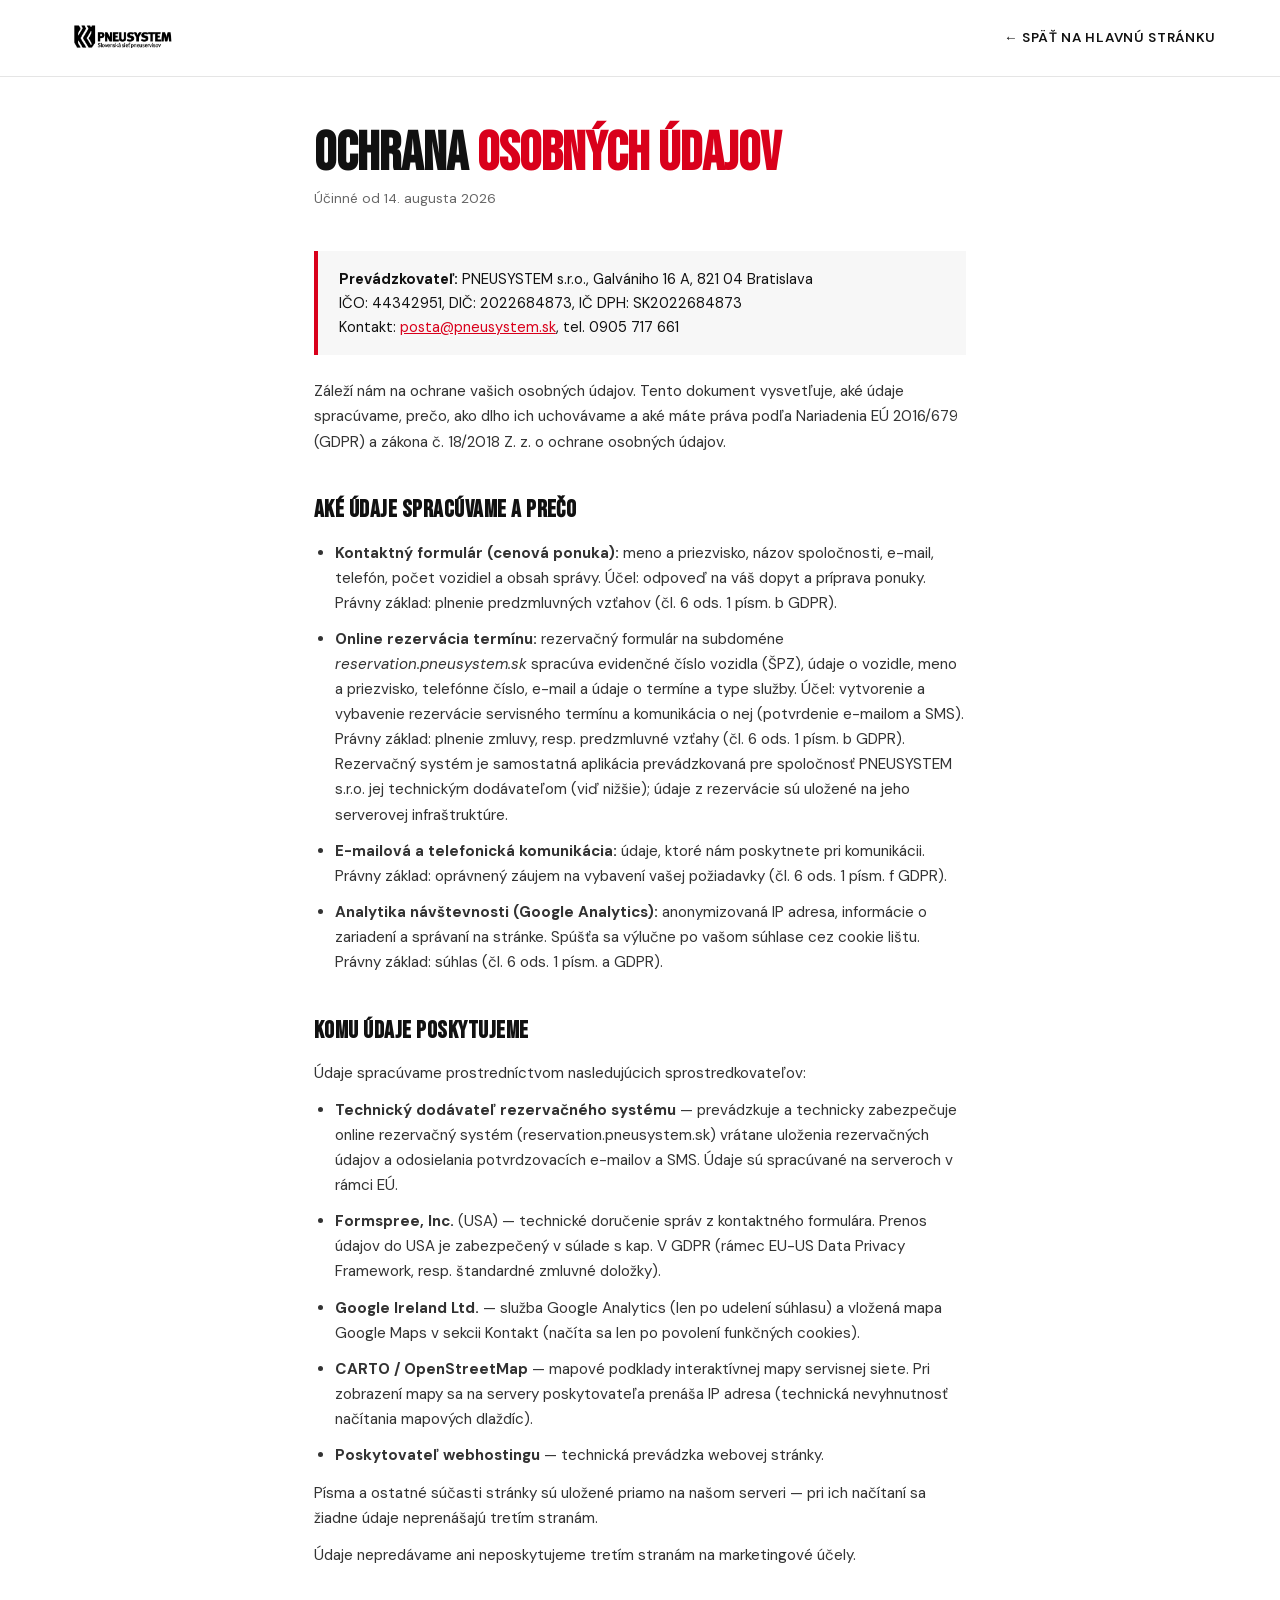
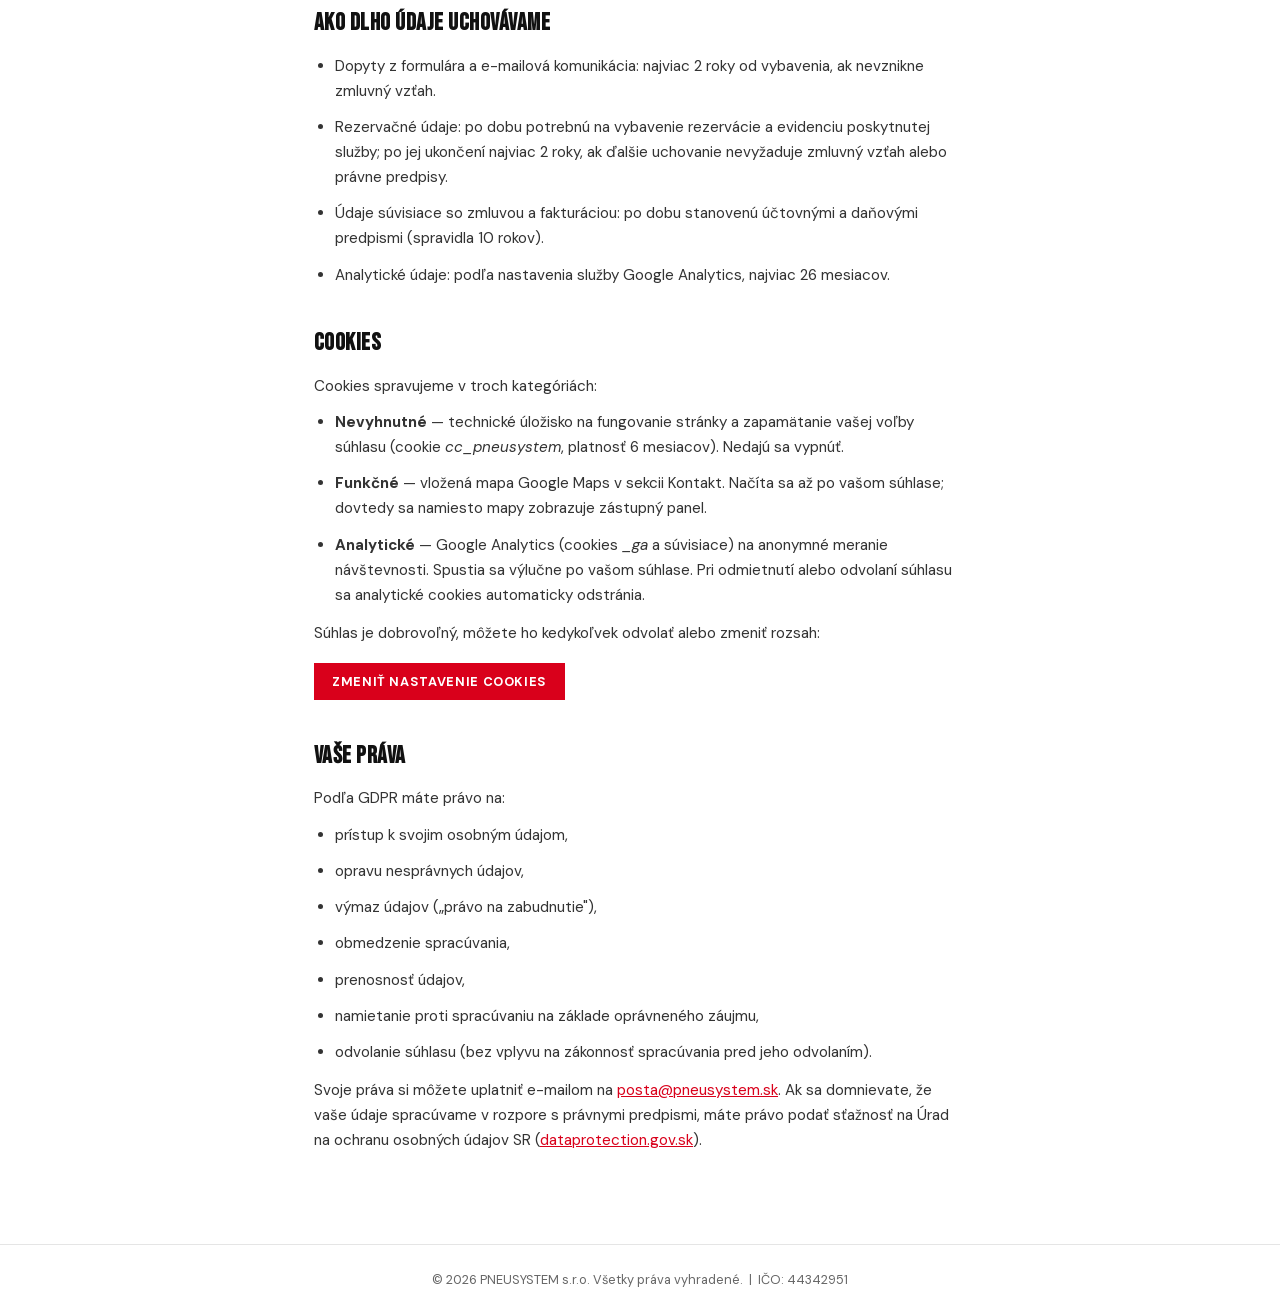
==== commit be94388e: "GDPR pokrytie rezervacie + podmienky rezervacie - ochrana-osobnych-udajov.html: rezervacny formular " ====
--- a/ochrana-osobnych-udajov.html
+++ b/ochrana-osobnych-udajov.html
@@ -115,9 +115,13 @@
       <li><strong>Kontaktný formulár (cenová ponuka):</strong> meno a priezvisko, názov spoločnosti,
       e-mail, telefón, počet vozidiel a obsah správy. Účel: odpoveď na váš dopyt a príprava ponuky.
       Právny základ: plnenie predzmluvných vzťahov (čl. 6 ods. 1 písm. b GDPR).</li>
-      <li><strong>Online rezervácia termínu:</strong> rezervácie prebiehajú v externom rezervačnom systéme
-      (reservation.pneusystem.sk). Údaje zadané pri rezervácii spracúvame na účel poskytnutia služby.
-      Právny základ: plnenie zmluvy (čl. 6 ods. 1 písm. b GDPR).</li>
+      <li><strong>Online rezervácia termínu:</strong> rezervačný formulár na subdoméne
+      <em>reservation.pneusystem.sk</em> spracúva evidenčné číslo vozidla (ŠPZ), údaje o vozidle,
+      meno a priezvisko, telefónne číslo, e-mail a údaje o termíne a type služby. Účel: vytvorenie
+      a vybavenie rezervácie servisného termínu a komunikácia o nej (potvrdenie e-mailom a SMS).
+      Právny základ: plnenie zmluvy, resp. predzmluvné vzťahy (čl. 6 ods. 1 písm. b GDPR).
+      Rezervačný systém je samostatná aplikácia prevádzkovaná pre spoločnosť PNEUSYSTEM s.r.o. jej
+      technickým dodávateľom (viď nižšie); údaje z rezervácie sú uložené na jeho serverovej infraštruktúre.</li>
       <li><strong>E-mailová a telefonická komunikácia:</strong> údaje, ktoré nám poskytnete pri komunikácii.
       Právny základ: oprávnený záujem na vybavení vašej požiadavky (čl. 6 ods. 1 písm. f GDPR).</li>
       <li><strong>Analytika návštevnosti (Google Analytics):</strong> anonymizovaná IP adresa, informácie
@@ -128,6 +132,9 @@
     <h2>Komu údaje poskytujeme</h2>
     <p>Údaje spracúvame prostredníctvom nasledujúcich sprostredkovateľov:</p>
     <ul>
+      <li><strong>Technický dodávateľ rezervačného systému</strong> — prevádzkuje a technicky
+      zabezpečuje online rezervačný systém (reservation.pneusystem.sk) vrátane uloženia rezervačných
+      údajov a odosielania potvrdzovacích e-mailov a SMS. Údaje sú spracúvané na serveroch v rámci EÚ.</li>
       <li><strong>Formspree, Inc.</strong> (USA) — technické doručenie správ z kontaktného formulára.
       Prenos údajov do USA je zabezpečený v súlade s kap. V GDPR (rámec EU-US Data Privacy Framework,
       resp. štandardné zmluvné doložky).</li>
@@ -145,6 +152,8 @@
     <h2>Ako dlho údaje uchovávame</h2>
     <ul>
       <li>Dopyty z formulára a e-mailová komunikácia: najviac 2 roky od vybavenia, ak nevznikne zmluvný vzťah.</li>
+      <li>Rezervačné údaje: po dobu potrebnú na vybavenie rezervácie a evidenciu poskytnutej služby;
+      po jej ukončení najviac 2 roky, ak ďalšie uchovanie nevyžaduje zmluvný vzťah alebo právne predpisy.</li>
       <li>Údaje súvisiace so zmluvou a fakturáciou: po dobu stanovenú účtovnými a daňovými predpismi (spravidla 10 rokov).</li>
       <li>Analytické údaje: podľa nastavenia služby Google Analytics, najviac 26 mesiacov.</li>
     </ul>
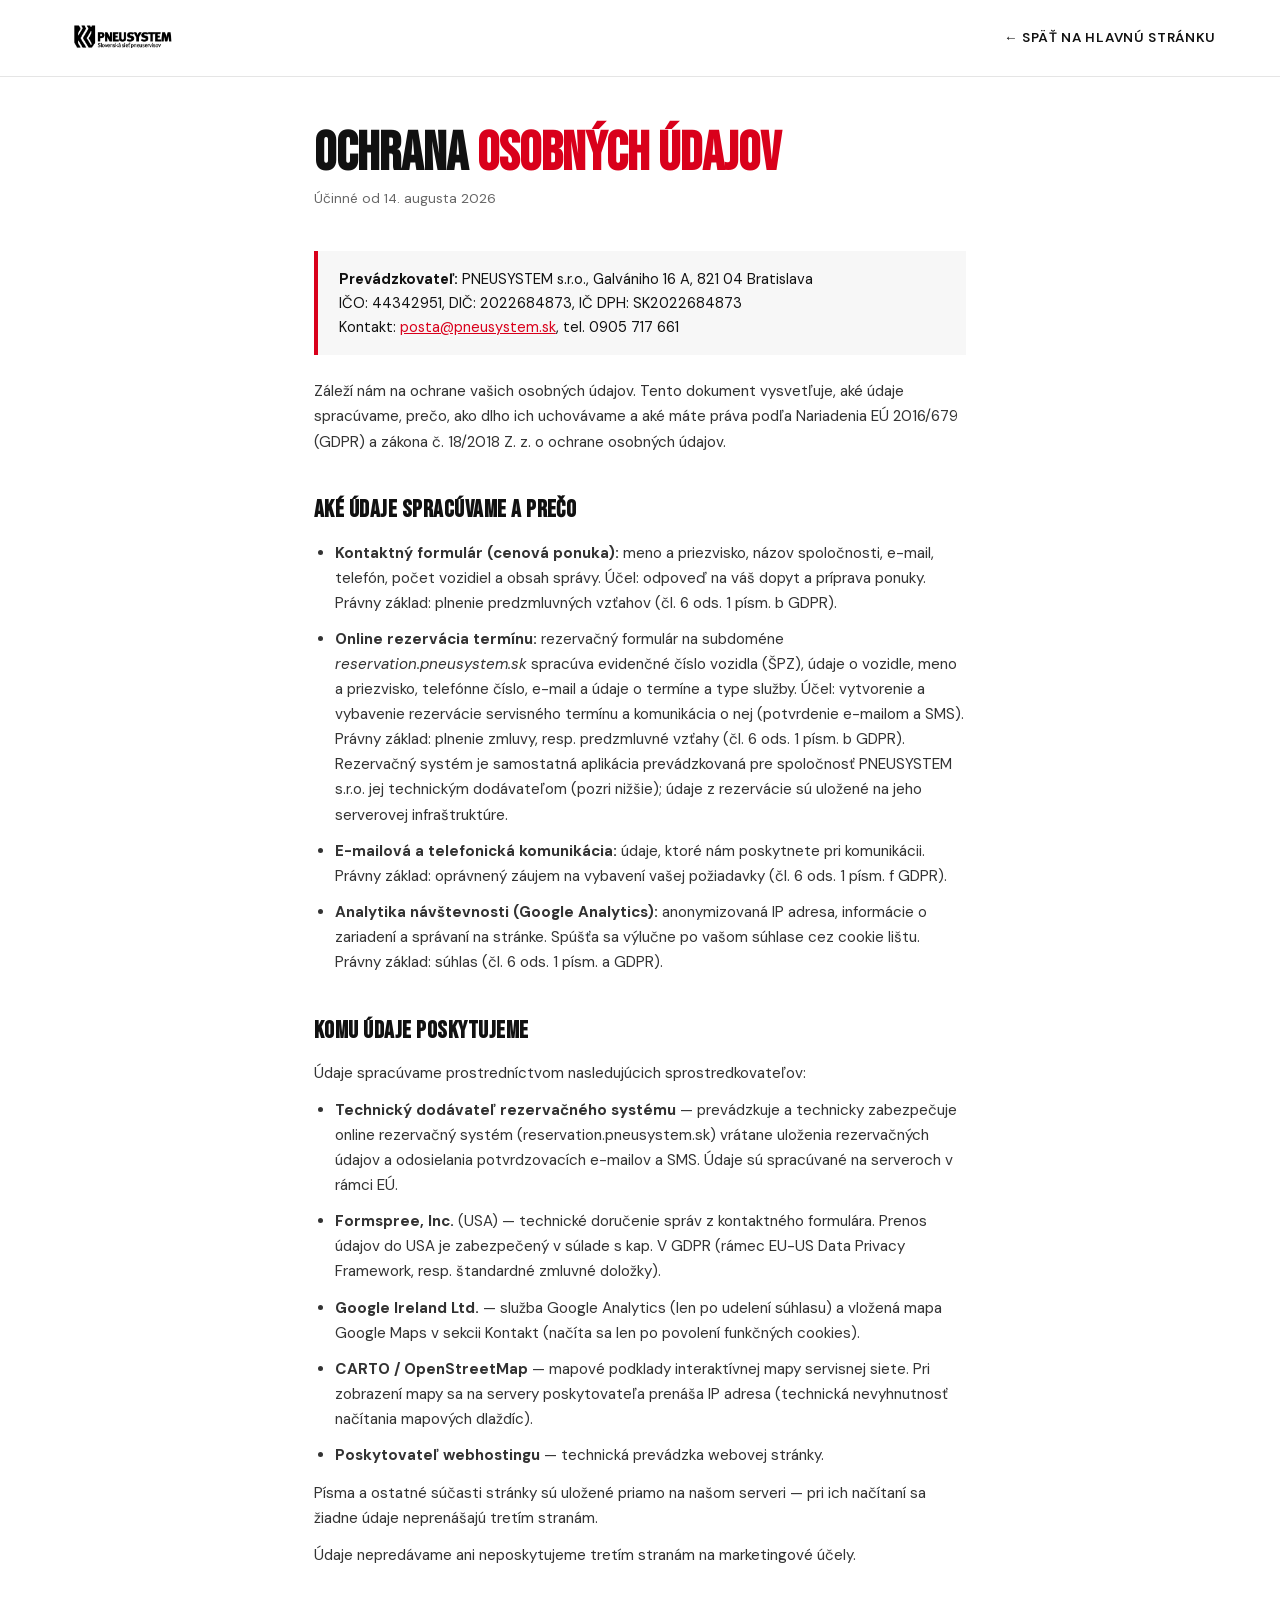
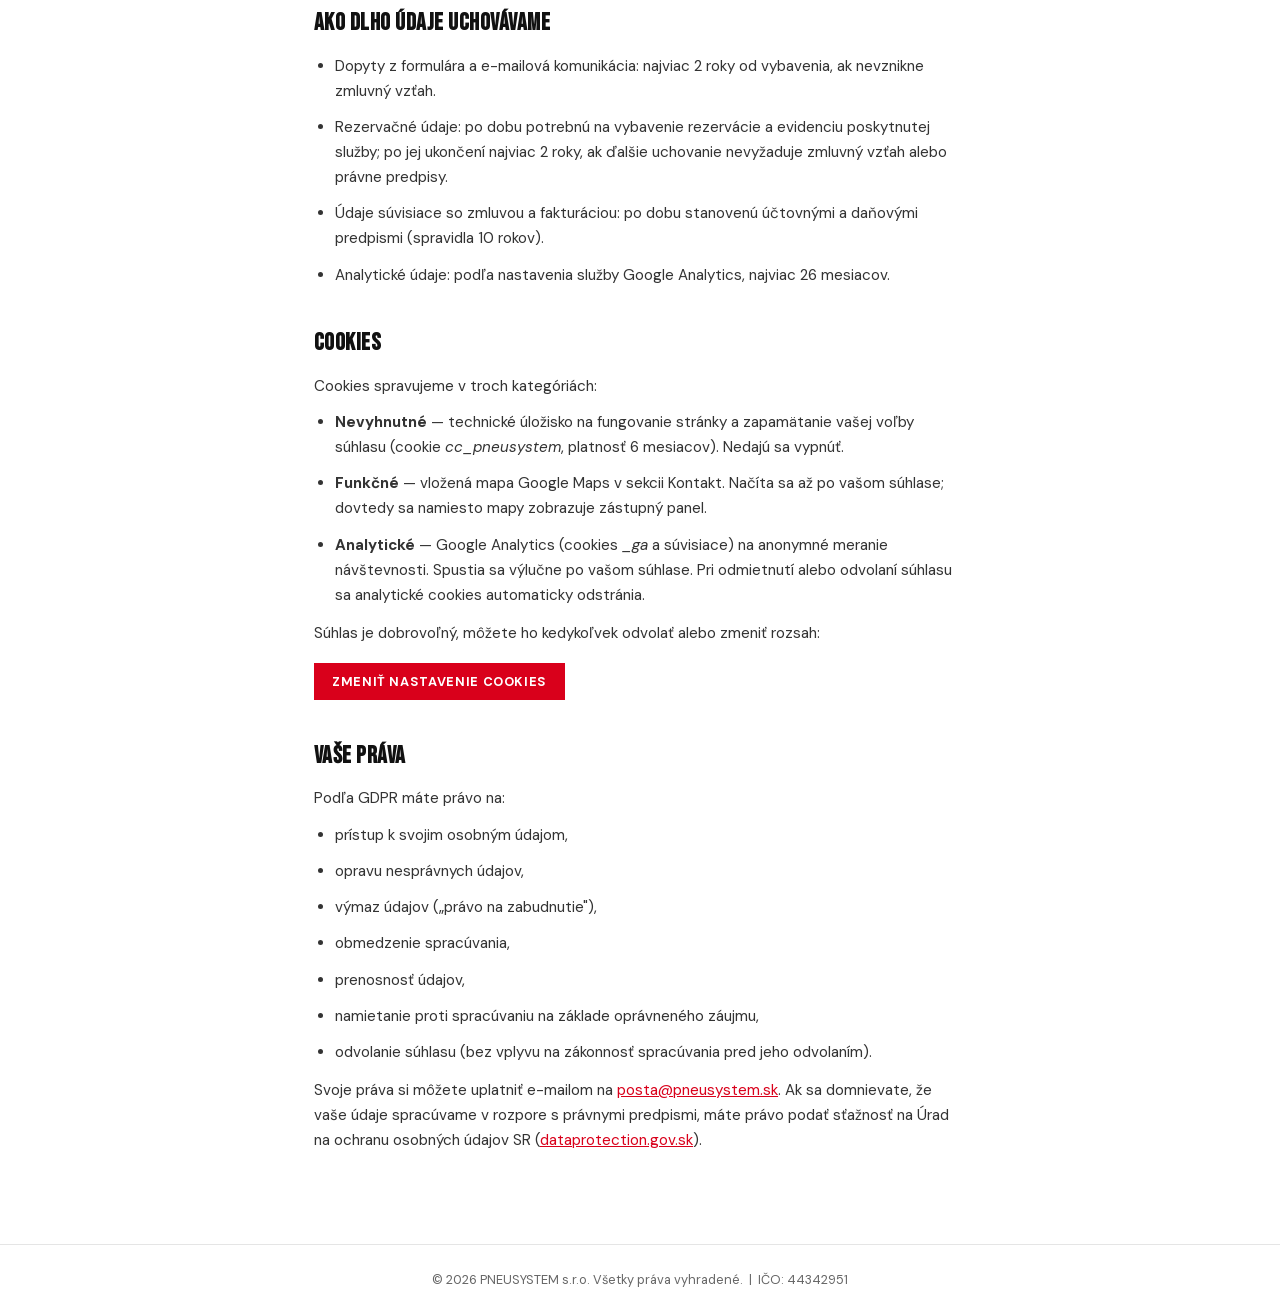
==== commit c46ac55a: "QA finalne opravy (14 nalezov z multi-agent auditu) Pristupnost (a11y): - akordeon siete: role=butto" ====
--- a/ochrana-osobnych-udajov.html
+++ b/ochrana-osobnych-udajov.html
@@ -121,7 +121,7 @@
       a vybavenie rezervácie servisného termínu a komunikácia o nej (potvrdenie e-mailom a SMS).
       Právny základ: plnenie zmluvy, resp. predzmluvné vzťahy (čl. 6 ods. 1 písm. b GDPR).
       Rezervačný systém je samostatná aplikácia prevádzkovaná pre spoločnosť PNEUSYSTEM s.r.o. jej
-      technickým dodávateľom (viď nižšie); údaje z rezervácie sú uložené na jeho serverovej infraštruktúre.</li>
+      technickým dodávateľom (pozri nižšie); údaje z rezervácie sú uložené na jeho serverovej infraštruktúre.</li>
       <li><strong>E-mailová a telefonická komunikácia:</strong> údaje, ktoré nám poskytnete pri komunikácii.
       Právny základ: oprávnený záujem na vybavení vašej požiadavky (čl. 6 ods. 1 písm. f GDPR).</li>
       <li><strong>Analytika návštevnosti (Google Analytics):</strong> anonymizovaná IP adresa, informácie
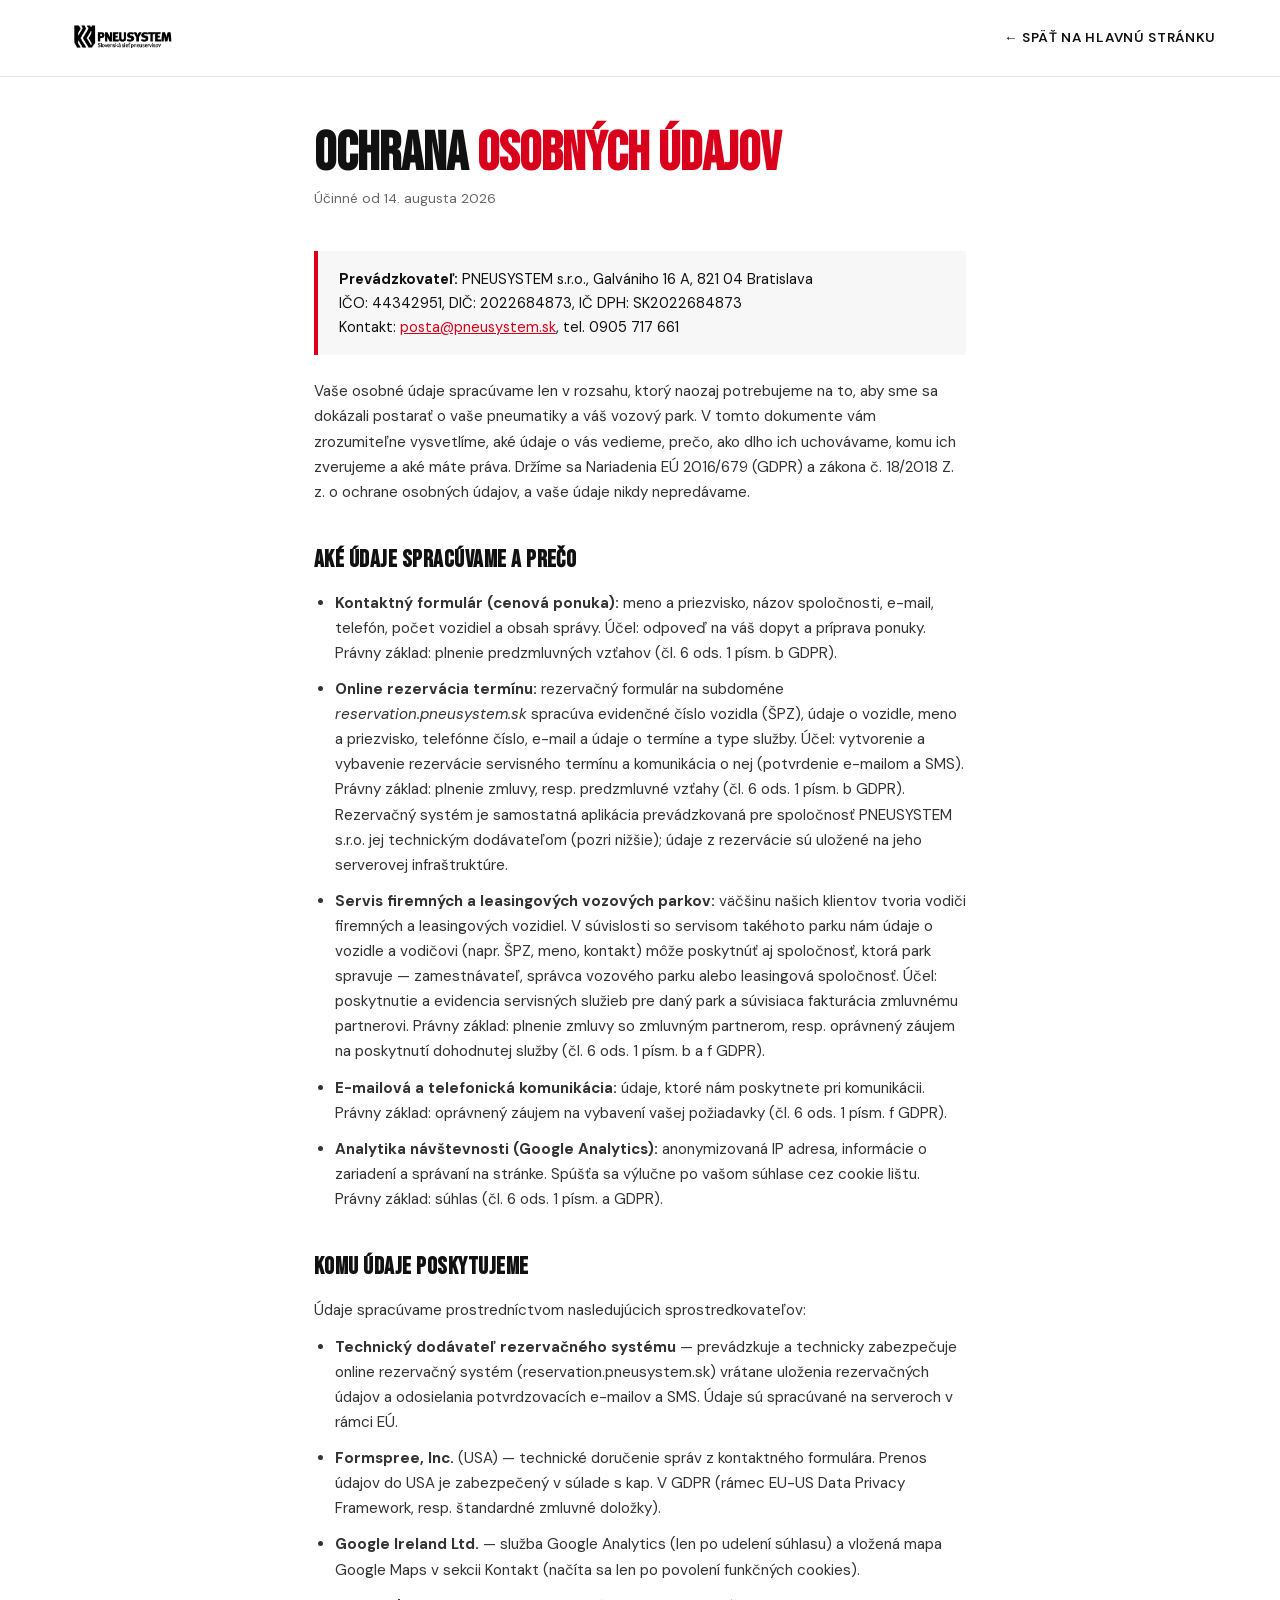
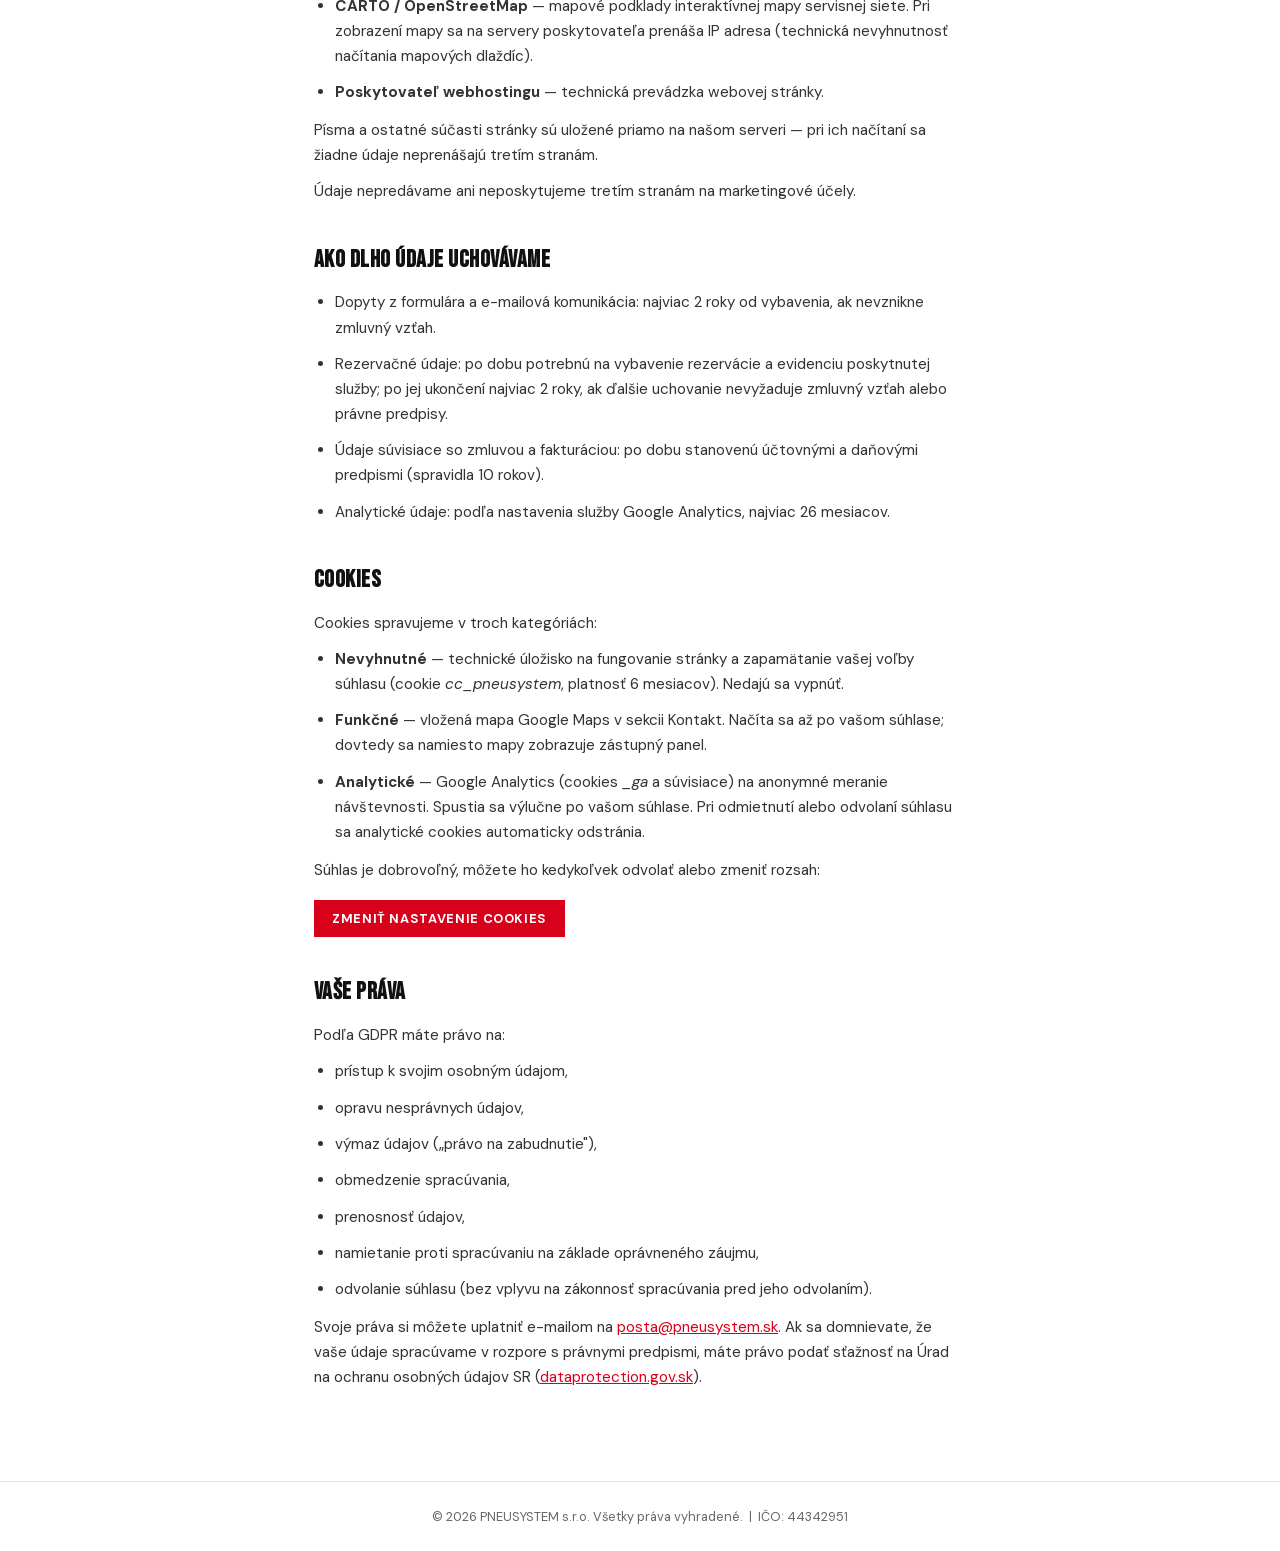
==== commit 59f6eebd: "Lepsia copy GDPR + podmienky rezervacie prisposobene fleet/leasing realite GDPR: - ludskejsi, jasnej" ====
--- a/ochrana-osobnych-udajov.html
+++ b/ochrana-osobnych-udajov.html
@@ -106,9 +106,11 @@
       Kontakt: <a href="mailto:posta@pneusystem.sk">posta@pneusystem.sk</a>, tel. 0905 717 661
     </div>
 
-    <p>Záleží nám na ochrane vašich osobných údajov. Tento dokument vysvetľuje, aké údaje spracúvame,
-    prečo, ako dlho ich uchovávame a aké máte práva podľa Nariadenia EÚ 2016/679 (GDPR)
-    a zákona č. 18/2018 Z. z. o ochrane osobných údajov.</p>
+    <p>Vaše osobné údaje spracúvame len v rozsahu, ktorý naozaj potrebujeme na to, aby sme sa dokázali
+    postarať o vaše pneumatiky a váš vozový park. V tomto dokumente vám zrozumiteľne vysvetlíme, aké
+    údaje o vás vedieme, prečo, ako dlho ich uchovávame, komu ich zverujeme a aké máte práva. Držíme sa
+    Nariadenia EÚ 2016/679 (GDPR) a zákona č. 18/2018 Z. z. o ochrane osobných údajov, a vaše údaje
+    nikdy nepredávame.</p>
 
     <h2>Aké údaje spracúvame a prečo</h2>
     <ul>
@@ -122,6 +124,12 @@
       Právny základ: plnenie zmluvy, resp. predzmluvné vzťahy (čl. 6 ods. 1 písm. b GDPR).
       Rezervačný systém je samostatná aplikácia prevádzkovaná pre spoločnosť PNEUSYSTEM s.r.o. jej
       technickým dodávateľom (pozri nižšie); údaje z rezervácie sú uložené na jeho serverovej infraštruktúre.</li>
+      <li><strong>Servis firemných a leasingových vozových parkov:</strong> väčšinu našich klientov tvoria
+      vodiči firemných a leasingových vozidiel. V súvislosti so servisom takéhoto parku nám údaje o vozidle
+      a vodičovi (napr. ŠPZ, meno, kontakt) môže poskytnúť aj spoločnosť, ktorá park spravuje — zamestnávateľ,
+      správca vozového parku alebo leasingová spoločnosť. Účel: poskytnutie a evidencia servisných služieb pre
+      daný park a súvisiaca fakturácia zmluvnému partnerovi. Právny základ: plnenie zmluvy so zmluvným
+      partnerom, resp. oprávnený záujem na poskytnutí dohodnutej služby (čl. 6 ods. 1 písm. b a f GDPR).</li>
       <li><strong>E-mailová a telefonická komunikácia:</strong> údaje, ktoré nám poskytnete pri komunikácii.
       Právny základ: oprávnený záujem na vybavení vašej požiadavky (čl. 6 ods. 1 písm. f GDPR).</li>
       <li><strong>Analytika návštevnosti (Google Analytics):</strong> anonymizovaná IP adresa, informácie
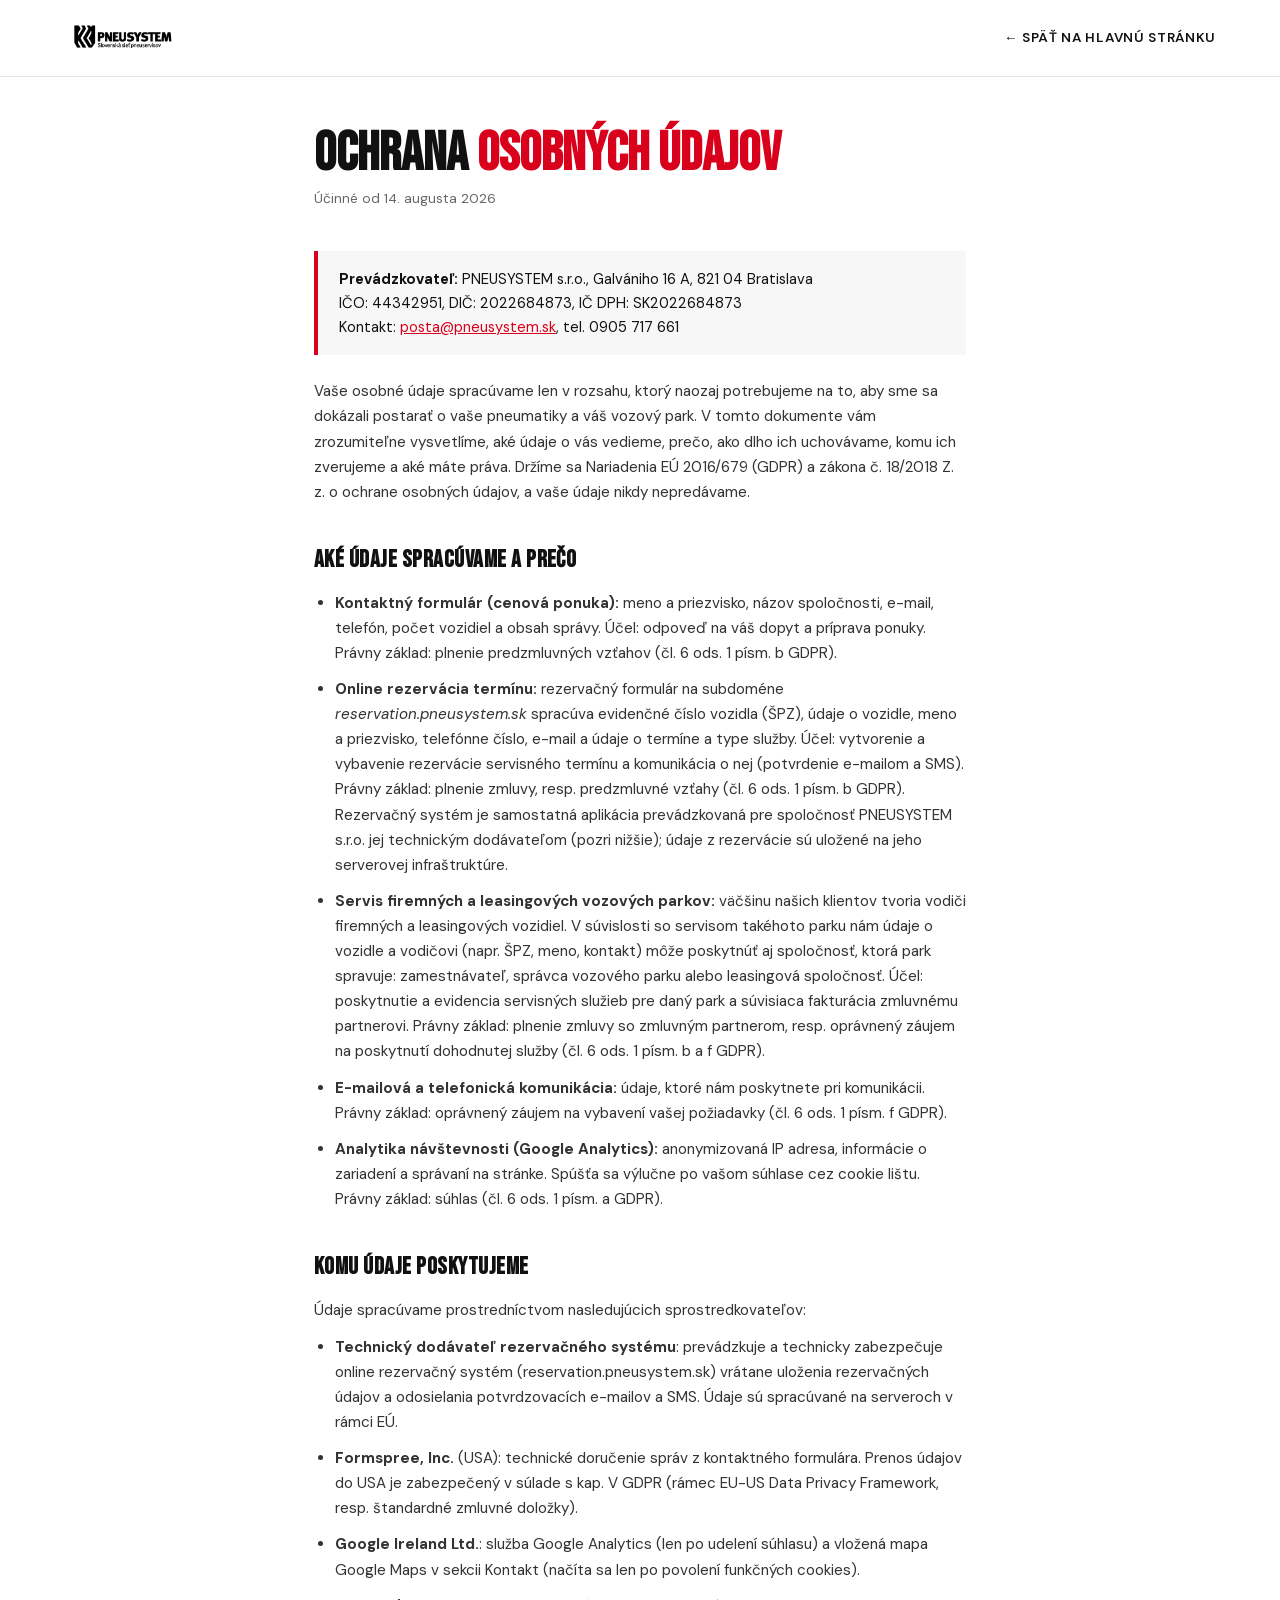
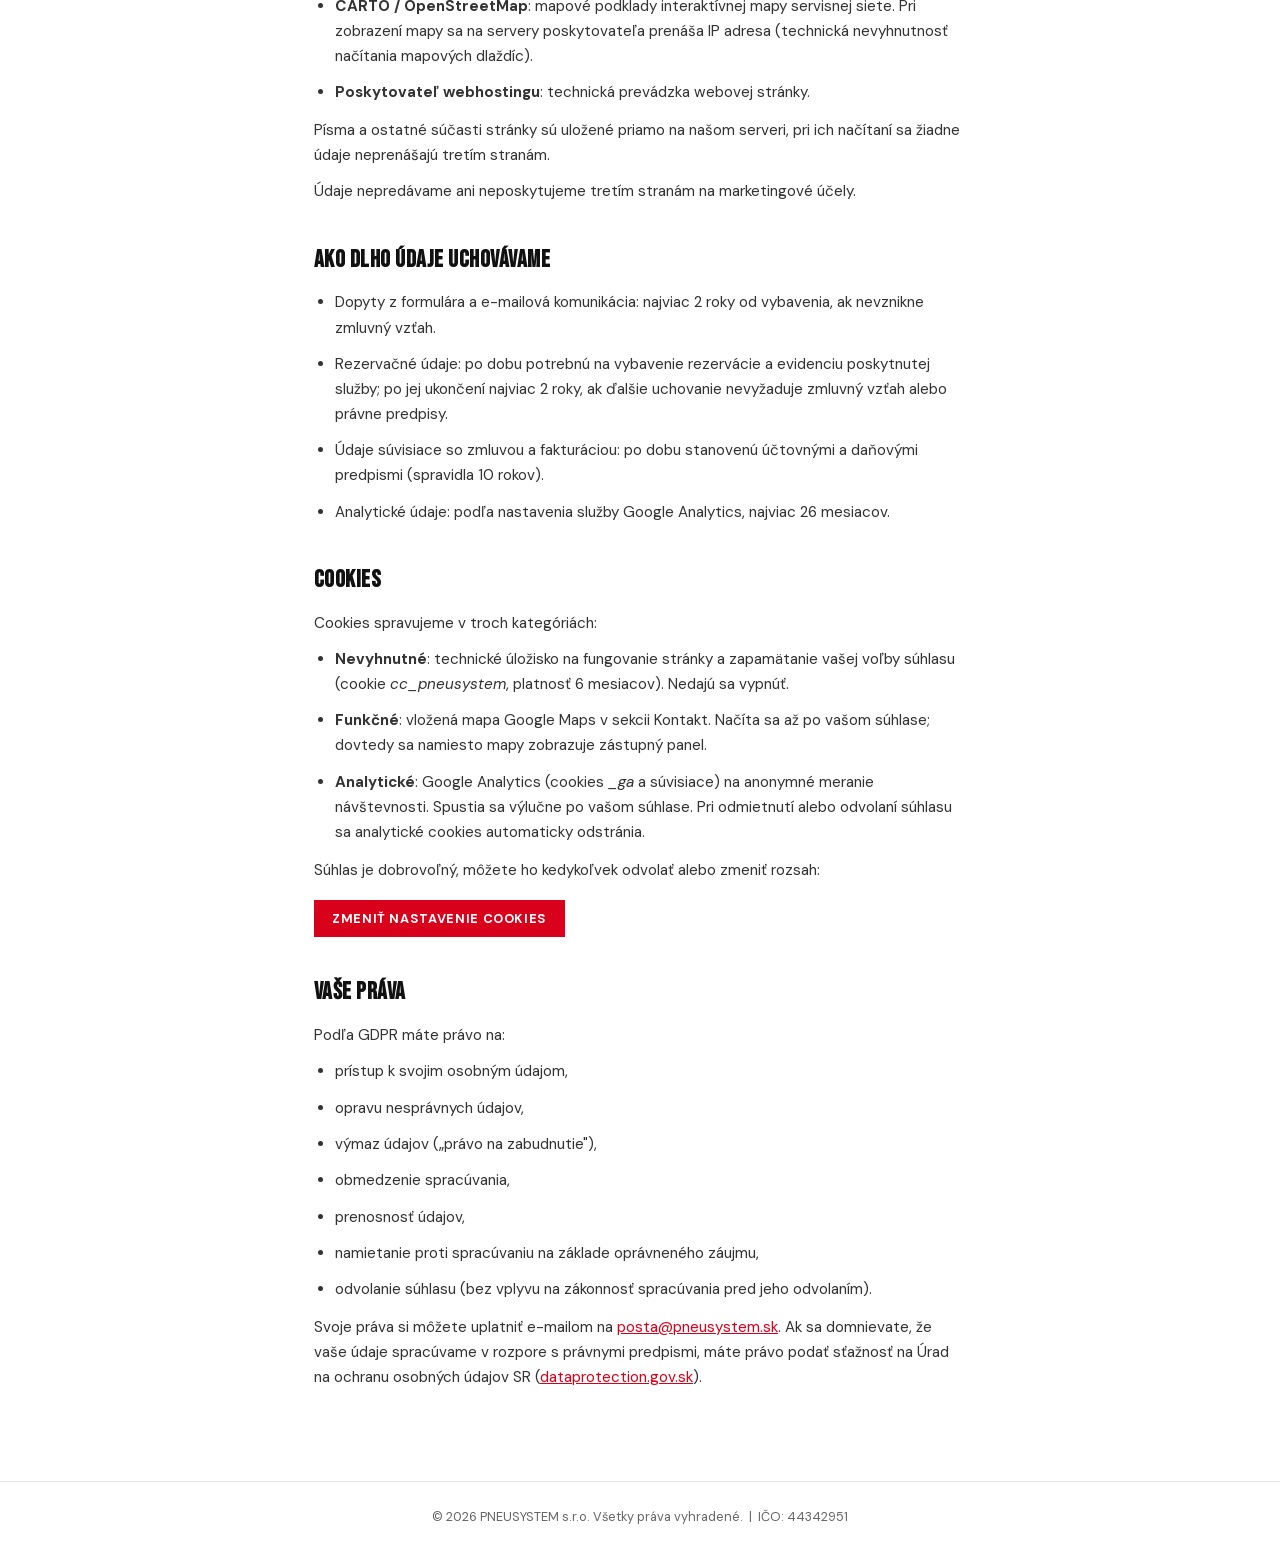
==== commit 26ea1978: "Odstranene vsetky em a en pomlcky (tvrde pravidlo projektu) - prozaicke em -> ciarka/dvojbodka (titu" ====
--- a/ochrana-osobnych-udajov.html
+++ b/ochrana-osobnych-udajov.html
@@ -6,7 +6,7 @@
   <meta name="theme-color" content="#FFFFFF">
   <meta name="robots" content="noindex, follow">
   <meta name="description" content="Informácie o spracúvaní osobných údajov spoločnosťou PNEUSYSTEM s.r.o.">
-  <title>Ochrana osobných údajov — Pneusystem.sk</title>
+  <title>Ochrana osobných údajov, Pneusystem.sk</title>
   <link rel="canonical" href="https://pneusystem.sk/ochrana-osobnych-udajov.html">
   <link rel="icon" href="favicon.ico" sizes="48x48">
   <link rel="icon" type="image/png" sizes="32x32" href="images/favicon-32.png">
@@ -126,7 +126,7 @@
       technickým dodávateľom (pozri nižšie); údaje z rezervácie sú uložené na jeho serverovej infraštruktúre.</li>
       <li><strong>Servis firemných a leasingových vozových parkov:</strong> väčšinu našich klientov tvoria
       vodiči firemných a leasingových vozidiel. V súvislosti so servisom takéhoto parku nám údaje o vozidle
-      a vodičovi (napr. ŠPZ, meno, kontakt) môže poskytnúť aj spoločnosť, ktorá park spravuje — zamestnávateľ,
+      a vodičovi (napr. ŠPZ, meno, kontakt) môže poskytnúť aj spoločnosť, ktorá park spravuje: zamestnávateľ,
       správca vozového parku alebo leasingová spoločnosť. Účel: poskytnutie a evidencia servisných služieb pre
       daný park a súvisiaca fakturácia zmluvnému partnerovi. Právny základ: plnenie zmluvy so zmluvným
       partnerom, resp. oprávnený záujem na poskytnutí dohodnutej služby (čl. 6 ods. 1 písm. b a f GDPR).</li>
@@ -140,20 +140,20 @@
     <h2>Komu údaje poskytujeme</h2>
     <p>Údaje spracúvame prostredníctvom nasledujúcich sprostredkovateľov:</p>
     <ul>
-      <li><strong>Technický dodávateľ rezervačného systému</strong> — prevádzkuje a technicky
+      <li><strong>Technický dodávateľ rezervačného systému</strong>: prevádzkuje a technicky
       zabezpečuje online rezervačný systém (reservation.pneusystem.sk) vrátane uloženia rezervačných
       údajov a odosielania potvrdzovacích e-mailov a SMS. Údaje sú spracúvané na serveroch v rámci EÚ.</li>
-      <li><strong>Formspree, Inc.</strong> (USA) — technické doručenie správ z kontaktného formulára.
+      <li><strong>Formspree, Inc.</strong> (USA): technické doručenie správ z kontaktného formulára.
       Prenos údajov do USA je zabezpečený v súlade s kap. V GDPR (rámec EU-US Data Privacy Framework,
       resp. štandardné zmluvné doložky).</li>
-      <li><strong>Google Ireland Ltd.</strong> — služba Google Analytics (len po udelení súhlasu)
+      <li><strong>Google Ireland Ltd.</strong>: služba Google Analytics (len po udelení súhlasu)
       a vložená mapa Google Maps v sekcii Kontakt (načíta sa len po povolení funkčných cookies).</li>
-      <li><strong>CARTO / OpenStreetMap</strong> — mapové podklady interaktívnej mapy servisnej siete.
+      <li><strong>CARTO / OpenStreetMap</strong>: mapové podklady interaktívnej mapy servisnej siete.
       Pri zobrazení mapy sa na servery poskytovateľa prenáša IP adresa (technická nevyhnutnosť
       načítania mapových dlaždíc).</li>
-      <li><strong>Poskytovateľ webhostingu</strong> — technická prevádzka webovej stránky.</li>
-    </ul>
-    <p>Písma a ostatné súčasti stránky sú uložené priamo na našom serveri — pri ich načítaní
+      <li><strong>Poskytovateľ webhostingu</strong>: technická prevádzka webovej stránky.</li>
+    </ul>
+    <p>Písma a ostatné súčasti stránky sú uložené priamo na našom serveri, pri ich načítaní
     sa žiadne údaje neprenášajú tretím stranám.</p>
     <p>Údaje nepredávame ani neposkytujeme tretím stranám na marketingové účely.</p>
 
@@ -169,11 +169,11 @@
     <h2>Cookies</h2>
     <p>Cookies spravujeme v troch kategóriách:</p>
     <ul>
-      <li><strong>Nevyhnutné</strong> — technické úložisko na fungovanie stránky a zapamätanie vašej
+      <li><strong>Nevyhnutné</strong>: technické úložisko na fungovanie stránky a zapamätanie vašej
       voľby súhlasu (cookie <em>cc_pneusystem</em>, platnosť 6 mesiacov). Nedajú sa vypnúť.</li>
-      <li><strong>Funkčné</strong> — vložená mapa Google Maps v sekcii Kontakt. Načíta sa až po vašom
+      <li><strong>Funkčné</strong>: vložená mapa Google Maps v sekcii Kontakt. Načíta sa až po vašom
       súhlase; dovtedy sa namiesto mapy zobrazuje zástupný panel.</li>
-      <li><strong>Analytické</strong> — Google Analytics (cookies <em>_ga</em> a súvisiace) na anonymné
+      <li><strong>Analytické</strong>: Google Analytics (cookies <em>_ga</em> a súvisiace) na anonymné
       meranie návštevnosti. Spustia sa výlučne po vašom súhlase. Pri odmietnutí alebo odvolaní súhlasu
       sa analytické cookies automaticky odstránia.</li>
     </ul>
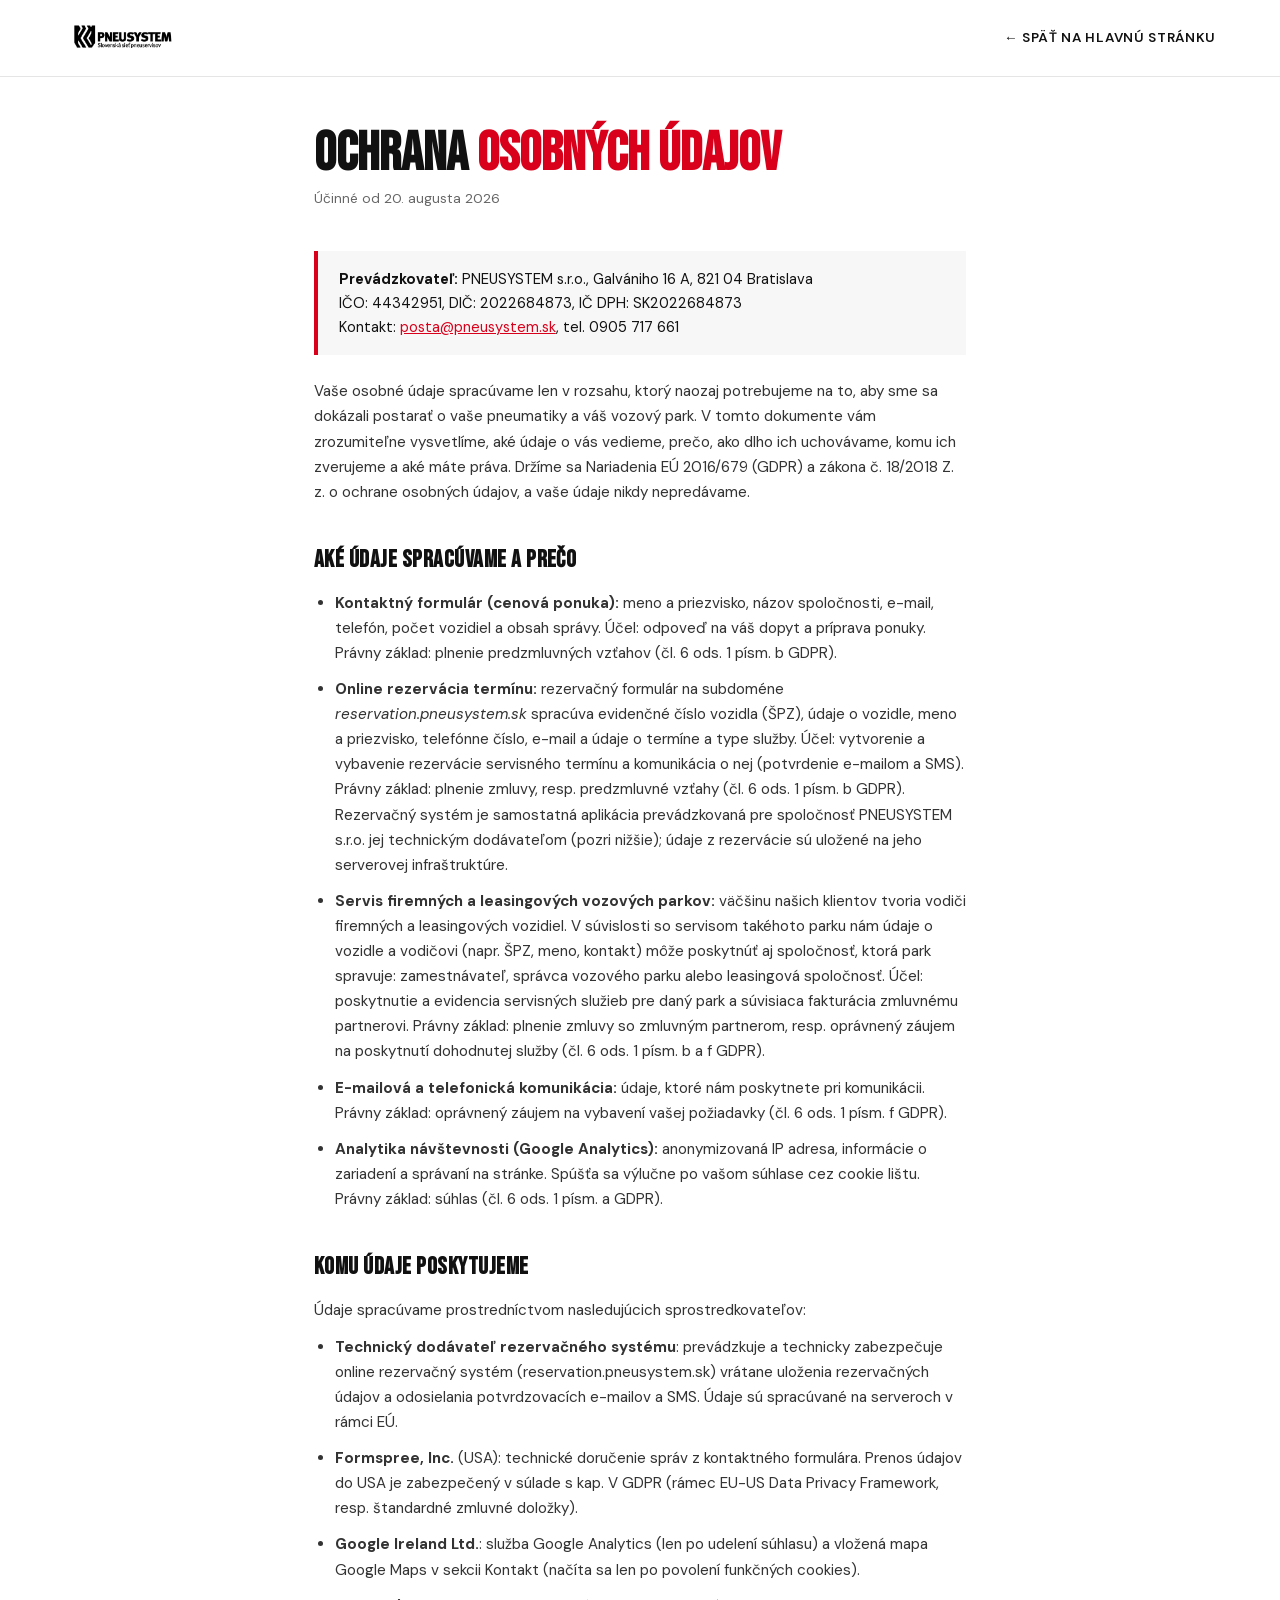
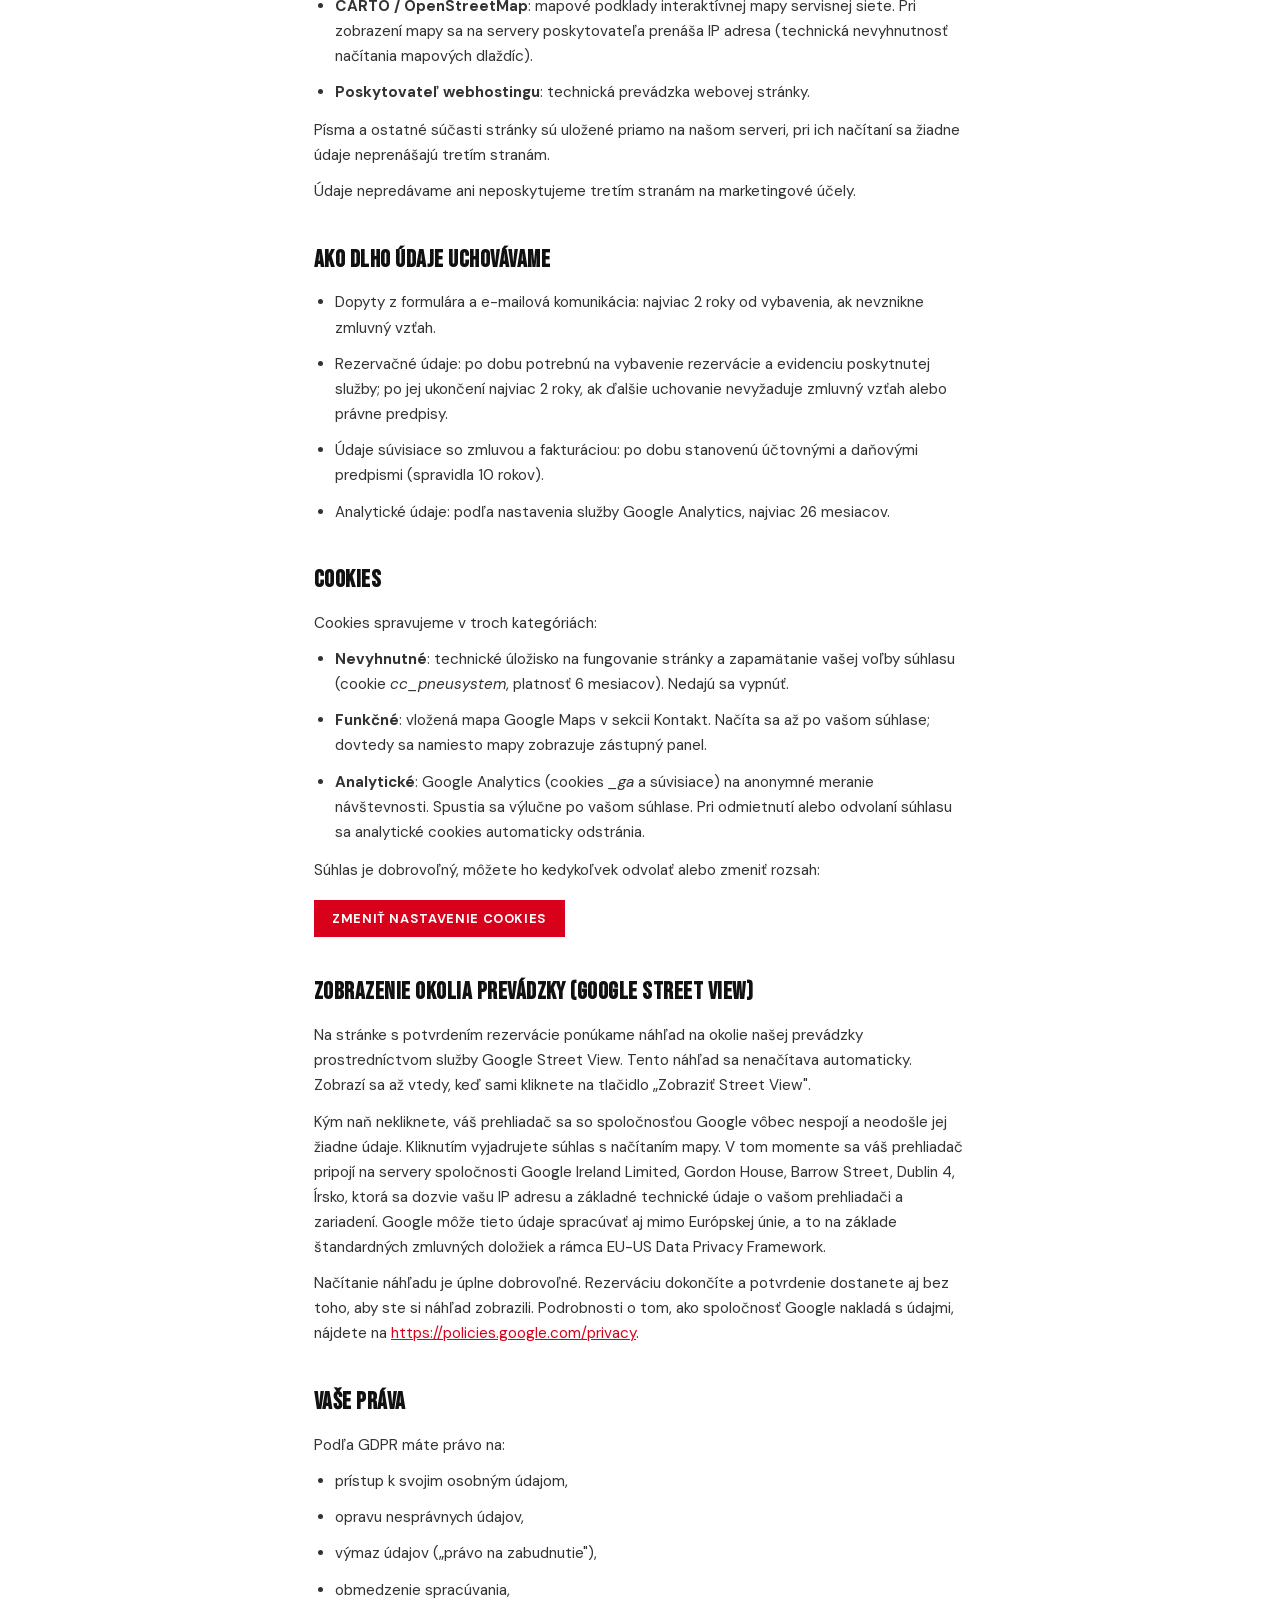
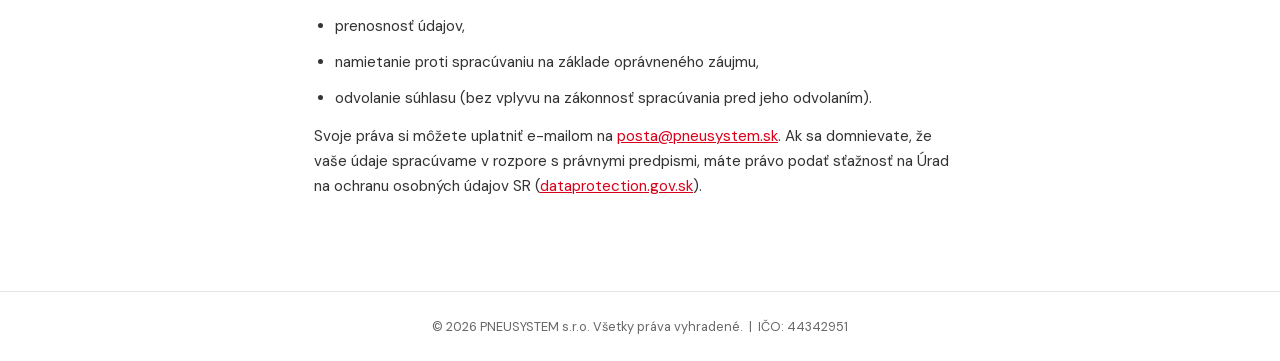
==== commit f5f4bd3f: "Ochrana udajov: pridana sekcia Google Street View (rezervacny portal, nacita sa az po kliknuti), dat" ====
--- a/ochrana-osobnych-udajov.html
+++ b/ochrana-osobnych-udajov.html
@@ -98,7 +98,7 @@
 
   <main>
     <h1>Ochrana <em>osobných údajov</em></h1>
-    <p class="updated">Účinné od 14. augusta 2026</p>
+    <p class="updated">Účinné od 20. augusta 2026</p>
 
     <div class="box">
       <strong>Prevádzkovateľ:</strong> PNEUSYSTEM s.r.o., Galvániho 16 A, 821 04 Bratislava<br>
@@ -180,6 +180,20 @@
     <p>Súhlas je dobrovoľný, môžete ho kedykoľvek odvolať alebo zmeniť rozsah:</p>
     <button class="cookie-reset" onclick="if(window.CookieConsent)CookieConsent.showPreferences()">Zmeniť nastavenie cookies</button>
 
+    <h2>Zobrazenie okolia prevádzky (Google Street View)</h2>
+    <p>Na stránke s potvrdením rezervácie ponúkame náhľad na okolie našej prevádzky prostredníctvom
+    služby Google Street View. Tento náhľad sa nenačítava automaticky. Zobrazí sa až vtedy, keď sami
+    kliknete na tlačidlo „Zobraziť Street View".</p>
+    <p>Kým naň nekliknete, váš prehliadač sa so spoločnosťou Google vôbec nespojí a neodošle jej žiadne
+    údaje. Kliknutím vyjadrujete súhlas s načítaním mapy. V tom momente sa váš prehliadač pripojí na
+    servery spoločnosti Google Ireland Limited, Gordon House, Barrow Street, Dublin 4, Írsko, ktorá sa
+    dozvie vašu IP adresu a základné technické údaje o vašom prehliadači a zariadení. Google môže tieto
+    údaje spracúvať aj mimo Európskej únie, a to na základe štandardných zmluvných doložiek a rámca
+    EU-US Data Privacy Framework.</p>
+    <p>Načítanie náhľadu je úplne dobrovoľné. Rezerváciu dokončíte a potvrdenie dostanete aj bez toho,
+    aby ste si náhľad zobrazili. Podrobnosti o tom, ako spoločnosť Google nakladá s údajmi, nájdete na
+    <a href="https://policies.google.com/privacy" target="_blank" rel="noopener">https://policies.google.com/privacy</a>.</p>
+
     <h2>Vaše práva</h2>
     <p>Podľa GDPR máte právo na:</p>
     <ul>
